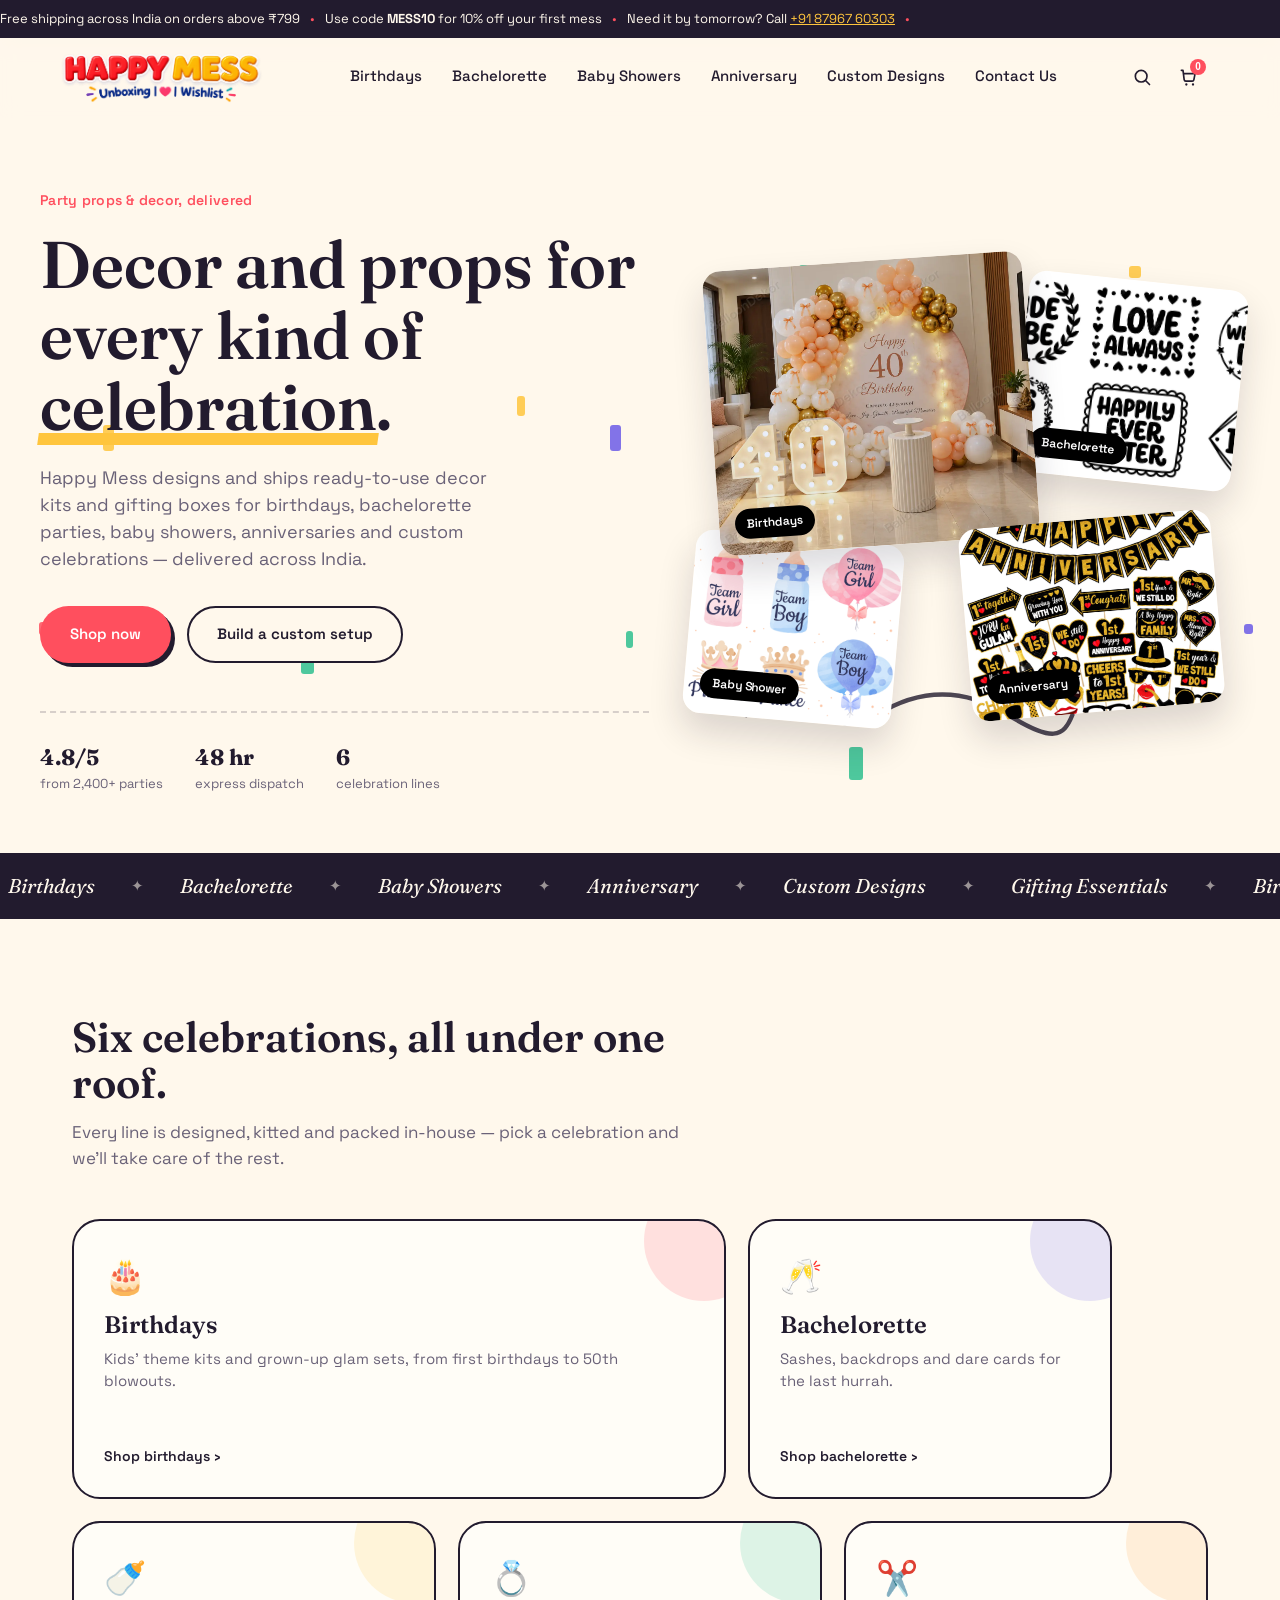
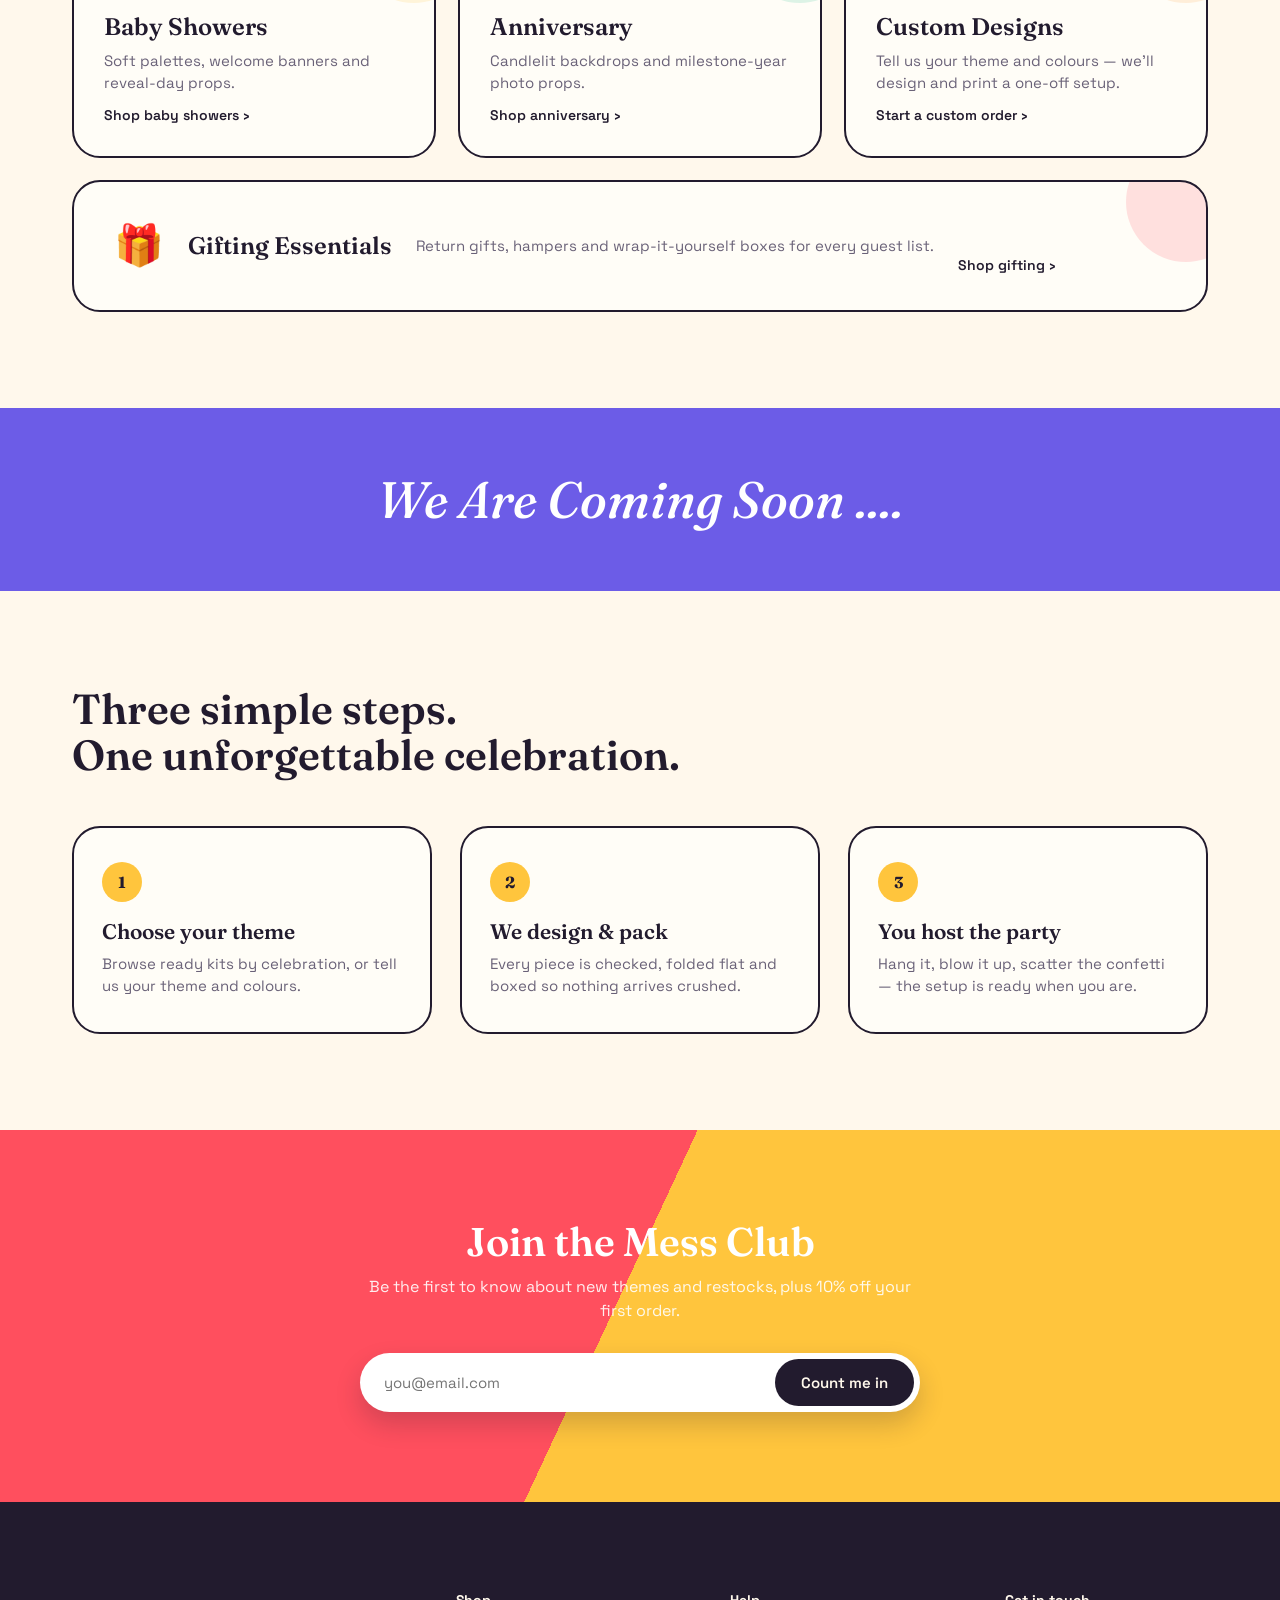
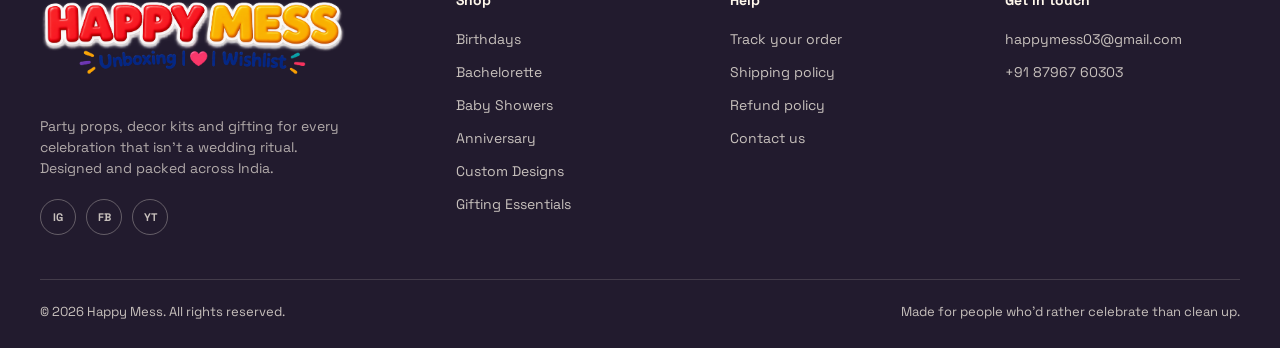
==== HappyMess/index.html @ f7d83b7d "Initial commit" ====
<!DOCTYPE html>
<html lang="en">
<head>
<meta charset="UTF-8">
<meta name="viewport" content="width=device-width, initial-scale=1.0">
<title>Happy Mess — Party Props, Decor &amp; Gifting for Every Celebration</title>
<meta name="description" content="Happy Mess makes party decor for birthdays, bachelorettes, baby showers, anniversaries, custom setups and gifting. Vivid kits, delivered across India.">

<link rel="preconnect" href="https://fonts.googleapis.com">
<link rel="preconnect" href="https://fonts.gstatic.com" crossorigin>
<link href="https://fonts.googleapis.com/css2?family=Fraunces:ital,opsz,wght@0,9..144,300;0,9..144,500;0,9..144,600;0,9..144,700;0,9..144,900;1,9..144,500;1,9..144,600&family=Space+Grotesk:wght@400;500;600;700&display=swap" rel="stylesheet">

<link rel="stylesheet" href="style.css">  
</head>
<body>

<!-- ============ ANNOUNCEMENT BAR ============ -->
<div class="topbar">
  <div class="topbar__track"> 
    <span>Free shipping across India on orders above ₹799</span>
    <span class="dot">•</span>
    <span>Use code <strong>MESS10</strong> for 10% off your first mess</span>
    <span class="dot">•</span>
    <span>Need it by tomorrow? Call <a href="tel:+918796760303">+91 87967 60303</a></span>
    <span class="dot">•</span>
  </div>
</div>

<!-- ============ HEADER / NAV ============ --> 
<header class="site-header" id="siteHeader">
  <div class="nav-wrap">
    <img src="Logo-Navbar.png" alt="Happy Mess">   
    <!-- .nav-wrap img[src*="Logo-Navbar"] {   added this in style.css for the Happy Mess Logo  -->
      <!-- Swap this for your logo file, e.g. <img src="assets/logo.svg" alt="Happy Mess"> -->
      <!-- <span class="logo__mark">HM</span>
      <span class="logo__word">Happy<em>Mess</em></span> -->
    </a>

    <nav class="main-nav" id="mainNav">
      <a href="#birthdays">Birthdays</a>
      <a href="#bachelorette">Bachelorette</a>
      <a href="#babyshower">Baby Showers</a>
      <a href="#anniversary">Anniversary</a>
      <a href="#custom">Custom Designs</a>
      <a href="contact.html">Contact Us</a>
    </nav>

    <div class="nav-actions">
      <button class="icon-btn" aria-label="Search">
        <svg viewBox="0 0 24 24" width="20" height="20"><circle cx="11" cy="11" r="7" fill="none" stroke="currentColor" stroke-width="2"/><line x1="21" y1="21" x2="16.2" y2="16.2" stroke="currentColor" stroke-width="2" stroke-linecap="round"/></svg>
      </button>
      <button class="icon-btn" aria-label="Cart">
        <svg viewBox="0 0 24 24" width="20" height="20"><path d="M4 4h2l1.4 11.2a2 2 0 0 0 2 1.8h7.6a2 2 0 0 0 2-1.6L20.5 8H7" fill="none" stroke="currentColor" stroke-width="2" stroke-linecap="round" stroke-linejoin="round"/><circle cx="10" cy="21" r="1.4" fill="currentColor"/><circle cx="18" cy="21" r="1.4" fill="currentColor"/></svg>
        <span class="cart-count">0</span>
      </button>
      <button class="hamburger" id="hamburger" aria-label="Open menu" aria-expanded="false">
        <span></span><span></span><span></span>
      </button>
    </div>
  </div>
</header>

<!-- ============ HERO ============ -->
<section class="hero">
  <div class="hero__confetti" aria-hidden="true" id="confettiField"></div>

  <div class="hero__inner">
    <div class="hero__copy">
      <p class="hero__kicker">Party props &amp; decor, delivered</p>
      <h1 class="hero__title">
        Decor and props for every kind of <span class="ink-underline">celebration</span>.
      </h1>
      <p class="hero__sub">
        Happy Mess designs and ships ready-to-use decor kits and gifting boxes for birthdays, bachelorette parties, baby showers, anniversaries and custom celebrations — delivered across India.
      </p>
      <div class="hero__ctas">
        <a href="#birthdays" class="btn btn--primary">Shop now</a>
        <a href="#custom" class="btn btn--ghost">Build a custom setup</a>
      </div>
      <div class="hero__trust">
        <div class="trust-item"><strong>4.8/5</strong><span>from 2,400+ parties</span></div>
        <div class="trust-item"><strong>48 hr</strong><span>express dispatch</span></div>
        <div class="trust-item"><strong>6</strong><span>celebration lines</span></div>
      </div>
    </div>

    <div class="hero__collage" aria-hidden="true">

  <div class="tile tile--1">
    <img src="birthdays.webp" alt="">
    <span class="tile__tag">Birthdays</span>
  </div>

  <div class="tile tile--2">
    <img src="bachelorette.jpg" alt="">
    <span class="tile__tag">Bachelorette</span>
  </div>

  <div class="tile tile--3">
    <img src="baby-shower.jpg" alt="">
    <span class="tile__tag">Baby Shower</span>
  </div>

  <div class="tile tile--4">
    <img src="anniversary.jpg" alt="">
    <span class="tile__tag">Anniversary</span>
  </div>

  <div class="squiggle" aria-hidden="true">
    <svg viewBox="0 0 300 60" width="100%">
      <path d="M2 30 C 40 5, 80 55, 120 30 S 200 5, 240 30 S 290 50 298 30"
        fill="none"
        stroke="#221B2E"
        stroke-width="4"
        stroke-linecap="round"/>
    </svg>
  </div>

</div>
  </div>
</section>

<!-- ============ MARQUEE ============ -->
<div class="marquee" aria-hidden="true">
  <div class="marquee__track">
    <span class="marquee__group">
      <span class="marquee__item">Birthdays</span><span class="marquee__sep">✦</span>
      <span class="marquee__item">Bachelorette</span><span class="marquee__sep">✦</span>
      <span class="marquee__item">Baby Showers</span><span class="marquee__sep">✦</span>
      <span class="marquee__item">Anniversary</span><span class="marquee__sep">✦</span>
      <span class="marquee__item">Custom Designs</span><span class="marquee__sep">✦</span>
      <span class="marquee__item">Gifting Essentials</span><span class="marquee__sep">✦</span>
    </span>
    <span class="marquee__group">
      <span class="marquee__item">Birthdays</span><span class="marquee__sep">✦</span>
      <span class="marquee__item">Bachelorette</span><span class="marquee__sep">✦</span>
      <span class="marquee__item">Baby Showers</span><span class="marquee__sep">✦</span>
      <span class="marquee__item">Anniversary</span><span class="marquee__sep">✦</span>
      <span class="marquee__item">Custom Designs</span><span class="marquee__sep">✦</span>
      <span class="marquee__item">Gifting Essentials</span><span class="marquee__sep">✦</span>
    </span>
  </div>
</div>

<!-- ============ CATEGORY BENTO ============ -->
<section class="section categories" id="categories">
  <div class="section__head reveal">
    <h2>Six celebrations, all under one roof.</h2>
    <p>Every line is designed, kitted and packed in-house — pick a celebration and we'll take care of the rest.</p>
  </div>

  <div class="bento">
    <a href="#birthdays" id="birthdays" class="bento__card bento__card--lg reveal" style="--accent:#FF4F5E">
      <div class="bento__glyph">🎂</div>
      <h3>Birthdays</h3>
      <p>Kids' theme kits and grown-up glam sets, from first birthdays to 50th blowouts.</p>
      <span class="bento__link">Shop birthdays</span>
    </a>

    <a href="#bachelorette" id="bachelorette" class="bento__card reveal" style="--accent:#6C5CE7">
      <div class="bento__glyph">🥂</div>
      <h3>Bachelorette</h3>
      <p>Sashes, backdrops and dare cards for the last hurrah.</p>
      <span class="bento__link">Shop bachelorette</span>
    </a>

    <a href="#babyshower" id="babyshower" class="bento__card reveal" style="--accent:#FFC53D">
      <div class="bento__glyph">🍼</div>
      <h3>Baby Showers</h3>
      <p>Soft palettes, welcome banners and reveal-day props.</p>
      <span class="bento__link">Shop baby showers</span>
    </a>

    <a href="#anniversary" id="anniversary" class="bento__card reveal" style="--accent:#2FBF8F">
      <div class="bento__glyph">💍</div>
      <h3>Anniversary</h3>
      <p>Candlelit backdrops and milestone-year photo props.</p>
      <span class="bento__link">Shop anniversary</span>
    </a>

    <a href="#custom" id="custom" class="bento__card reveal" style="--accent:#FF9F43">
      <div class="bento__glyph">✂️</div>
      <h3>Custom Designs</h3>
      <p>Tell us your theme and colours — we'll design and print a one-off setup.</p>
      <span class="bento__link">Start a custom order</span>
    </a>

    <a href="#gifting" id="gifting" class="bento__card bento__card--wide reveal" style="--accent:#FF4F5E">
      <div class="bento__glyph">🎁</div>
      <h3>Gifting Essentials</h3>
      <p>Return gifts, hampers and wrap-it-yourself boxes for every guest list.</p>
      <span class="bento__link">Shop gifting</span>
    </a>
  </div>
</section>

<!-- ============ COMING SOON BANNER ============ -->
<section class="coming-soon reveal">
  <h2>We Are Coming Soon ....</h2>
</section>

<!-- ============ HOW IT WORKS ============ -->
<section class="section how" id="how">
  <div class="section__head reveal">
    <h2>Three simple steps. <br> One unforgettable celebration.</h2>
  </div> 

  <ol class="steps">
    <li class="step reveal">
      <span class="step__no">1</span>
      <h3>Choose your theme</h3>
      <p>Browse ready kits by celebration, or tell us your theme and colours.</p>
    </li>
    <li class="step reveal">
      <span class="step__no">2</span>
      <h3>We design &amp; pack</h3>
      <p>Every piece is checked, folded flat and boxed so nothing arrives crushed.</p>
    </li>
    <li class="step reveal">
      <span class="step__no">3</span>
      <h3>You host the party</h3>
      <p>Hang it, blow it up, scatter the confetti — the setup is ready when you are.</p>
    </li>
  </ol>
</section>

<!-- ============ TESTIMONIAL PINBOARD ============ -->
<!-- <section class="section pinboard">
  <div class="section__head reveal">
    <h2>Real parties, real mess</h2>
  </div>

  <div class="pin-row reveal">
    <figure class="pin pin--1">
      <blockquote>"Ordered the bachelorette kit two days before the trip and it still made it. Everyone thought we hired a stylist."</blockquote>
      <figcaption>— Ritika, Bengaluru</figcaption>
    </figure>
    <figure class="pin pin--2">
      <blockquote>"My son's dino theme looked like something off Pinterest. It took us 40 minutes to set up."</blockquote>
      <figcaption>— Arjun, Pune</figcaption>
    </figure>
    <figure class="pin pin--3">
      <blockquote>"Asked for a custom rose-gold anniversary backdrop and they nailed our exact shade on the first try."</blockquote>
      <figcaption>— Meera &amp; Dev, Delhi</figcaption>
    </figure>
    <figure class="pin pin--4">
      <blockquote>"The return gift boxes were a hit with 30 six-year-olds, which is basically a five-star review."</blockquote>
      <figcaption>— Sana, Mumbai</figcaption>
    </figure>
  </div>
</section> -->

<!-- ============ NEWSLETTER CTA ============ -->
<section class="mess-club">
  <div class="mess-club__inner reveal">
    <h2>Join the Mess Club</h2>
    <p>Be the first to know about new themes and restocks, plus 10% off your first order.</p>
    <form class="mess-club__form" onsubmit="event.preventDefault();">
      <input type="email" placeholder="you@email.com" aria-label="Email address" required>
      <button type="submit" class="btn btn--dark">Count me in</button>
    </form>
  </div>
</section>

<!-- ============ FOOTER ============ -->
<footer class="site-footer">
  <div class="footer__top">
    <div class="footer__brand">
    <img src="Logo-Navbar.png" alt="Happy Mess"> 
      </a>
      <p>Party props, decor kits and gifting for every celebration that isn't a wedding ritual. Designed and packed across India.</p>
      <div class="footer__social">
        <a href="#" aria-label="Instagram">IG</a>
        <a href="#" aria-label="Facebook">FB</a>
        <a href="#" aria-label="YouTube">YT</a>
      </div>
    </div>

    <div class="footer__col">
      <h4>Shop</h4>
      <a href="#birthdays">Birthdays</a>
      <a href="#bachelorette">Bachelorette</a>
      <a href="#babyshower">Baby Showers</a>
      <a href="#anniversary">Anniversary</a>
      <a href="#custom">Custom Designs</a>
      <a href="#gifting">Gifting Essentials</a>
    </div>

    <div class="footer__col">
      <h4>Help</h4>
      <a href="#">Track your order</a>
      <a href="#">Shipping policy</a>
      <a href="#">Refund policy</a>
      <a href="contact.html">Contact us</a>
    </div>

    <div class="footer__col">
      <h4>Get in touch</h4>
      <a href="mailto:happymess03@gmail.com">happymess03@gmail.com</a>
      <a href="tel:+918796760303">+91 87967 60303</a>
    </div>
  </div>

  <div class="footer__bottom">
    <span>© 2026 Happy Mess. All rights reserved.</span>
    <span>Made for people who'd rather celebrate than clean up.</span>
  </div>
</footer>

<script src="script.js"></script>
</body>
</html>
---- HappyMess/style.css ----
/* ============================================
   HAPPY MESS — design tokens
   ============================================ */
:root {
  --paper: #FFF8EC;
  --card: #FFFDF7;
  --ink: #221B2E;
  --ink-soft: #6a6278;
  --coral: #FF4F5E;
  --mustard: #FFC53D;
  --violet: #6C5CE7;
  --mint: #2FBF8F;
  --orange: #FF9F43;

  --font-display: "Fraunces", serif;
  --font-body: "Space Grotesk", sans-serif;

  --radius-lg: 28px;
  --radius-md: 18px;
  --radius-sm: 10px;

  --container: 1200px;
  --header-h: 78px;
}

@media (prefers-reduced-motion: reduce) {
  * { animation-duration: 0.001ms !important; animation-iteration-count: 1 !important; transition-duration: 0.001ms !important; scroll-behavior: auto !important; }
}

* { box-sizing: border-box; }
html { scroll-behavior: smooth; }

body {
  margin: 0;
  background: var(--paper);
  color: var(--ink);
  font-family: var(--font-body);
  font-size: 16px;
  line-height: 1.5;
  -webkit-font-smoothing: antialiased;
}

img { max-width: 100%; display: block; }
a { color: inherit; text-decoration: none; }

h1, h2, h3 {
  font-family: var(--font-display);
  font-weight: 600;
  line-height: 1.08;
  margin: 0;
}

p { margin: 0; color: var(--ink-soft); }

:focus-visible {
  outline: 3px solid var(--violet);
  outline-offset: 3px;
}

.section {
  max-width: var(--container);
  margin: 0 auto;
  padding: 96px 32px;
}

.section__head {
  max-width: 620px;
  margin-bottom: 48px;
}

.section__head h2 {
  font-size: clamp(28px, 3.6vw, 42px);
  margin-bottom: 14px;
}

.section__head p { font-size: 17px; }

.btn {
  display: inline-flex;
  align-items: center;
  gap: 8px;
  padding: 15px 28px;
  border-radius: 999px;
  font-family: var(--font-body);
  font-weight: 600;
  font-size: 15px;
  border: 2px solid transparent;
  cursor: pointer;
  transition: transform .25s cubic-bezier(.34,1.56,.64,1), box-shadow .25s ease, background .25s ease;
}
.btn--primary {
  background: var(--coral);
  color: #fff;
  box-shadow: 4px 4px 0 var(--ink);
}
.btn--primary:hover { transform: translate(-2px, -2px); box-shadow: 6px 6px 0 var(--ink); }
.btn--ghost {
  background: transparent;
  border-color: var(--ink);
  color: var(--ink);
}
.btn--ghost:hover { background: var(--ink); color: var(--paper); }
.btn--dark {
  background: var(--ink);
  color: var(--paper);
}
.btn--dark:hover { background: var(--coral); }

/* ============================================
   TOPBAR
   ============================================ */
.topbar {
  background: var(--ink);
  color: var(--paper);
  font-size: 13px;
  overflow: hidden;
  white-space: nowrap;
}
.topbar__track {
  display: inline-flex;
  gap: 10px;
  padding: 9px 0;
  animation: scroll-left 22s linear infinite;
}
.topbar a { color: var(--mustard); text-decoration: underline; }
.topbar .dot { color: var(--coral); }

@keyframes scroll-left {
  from { transform: translateX(0); }
  to { transform: translateX(-50%); }
}

/* ============================================
   HEADER
   ============================================ */
.site-header {
  position: sticky;
  top: 0;
  z-index: 100;
  background: rgba(255, 248, 236, 0.88);
  backdrop-filter: blur(10px);
  border-bottom: 2px solid transparent;
  transition: border-color .3s ease, box-shadow .3s ease;
}
.site-header.is-scrolled {
  border-color: var(--ink);
  box-shadow: 0 6px 18px rgba(34,27,46,0.06);
}

.nav-wrap {
  max-width: var(--container);
  margin: 0 auto;
  height: var(--header-h);
  padding: 0 32px;
  display: flex;
  align-items: center;
  justify-content: space-between;
  gap: 24px;
} 

/* Target the logo image specifically inside your navbar wrapper */
.nav-wrap img[src*="Logo-Navbar.png"] {
  height: 85px !important;
  width: auto !important;
  max-width: none !important;
  display: block;
  margin-left: -35px;
} 



.logo {
  display: inline-flex;
  align-items: center;
  gap: 10px;
  flex-shrink: 0;
}
.logo__mark {
  width: 42px;
  height: 42px;
  border-radius: 12px;
  background: var(--coral);
  color: #fff;
  display: grid;
  place-items: center;
  font-family: var(--font-display);
  font-weight: 700;
  font-size: 16px;
  transform: rotate(-6deg);
}
.logo__word {
  font-family: var(--font-display);
  font-size: 21px;
  font-weight: 600;
  color: var(--ink);
}
.logo__word em { color: var(--coral); font-style: normal; }

.main-nav {
  display: flex;
  gap: 30px;
  font-size: 15px;
  font-weight: 500;
}
.main-nav a {
  position: relative;
  padding: 6px 0;
}
.main-nav a::after {
  content: "";
  position: absolute;
  left: 0; right: 100%;
  bottom: 0;
  height: 2px;
  background: var(--coral);
  transition: right .25s ease;
}
.main-nav a:hover::after { right: 0; }

.nav-actions {
  display: flex;
  align-items: center;
  gap: 6px;
}
.icon-btn {
  position: relative;
  width: 40px;
  height: 40px;
  border-radius: 50%;
  border: none;
  background: transparent;
  color: var(--ink);
  display: grid;
  place-items: center;
  cursor: pointer;
  transition: background .2s ease;
}
.icon-btn:hover { background: rgba(34,27,46,0.06); }
.cart-count {
  position: absolute;
  top: 2px; right: 2px;
  background: var(--coral);
  color: #fff;
  font-size: 10px;
  font-weight: 700;
  width: 16px; height: 16px;
  border-radius: 50%;
  display: grid;
  place-items: center;
}

.hamburger {
  display: none;
  flex-direction: column;
  justify-content: center;
  gap: 5px;
  width: 40px;
  height: 40px;
  background: none;
  border: none;
  cursor: pointer;
}
.hamburger span {
  width: 22px;
  height: 2px;
  background: var(--ink);
  transition: transform .25s ease, opacity .25s ease;
}

/* ============================================
   HERO
   ============================================ */
.hero {
  position: relative;
  overflow: hidden;
  padding: 72px 32px 60px;
}

.hero__confetti {
  position: absolute;
  inset: 0;
  pointer-events: none;
  z-index: 0;
}
.confetti-piece {
  position: absolute;
  border-radius: 3px;
  opacity: .85;
  animation: float-confetti linear infinite;
}
@keyframes float-confetti {
  0%   { transform: translateY(0) rotate(0deg); }
  100% { transform: translateY(-140px) rotate(360deg); }
}

.hero__inner {
  position: relative;
  z-index: 1;
  max-width: var(--container);
  margin: 0 auto;
  display: grid;
  grid-template-columns: 1.05fr 0.95fr;
  gap: 40px;
  align-items: center;
}

.hero__kicker {
  font-size: 14px;
  font-weight: 600;
  letter-spacing: .02em;
  color: var(--coral);
  margin-bottom: 18px;
}

.hero__title {
  font-size: clamp(38px, 5.6vw, 66px);
  color: var(--ink);
}
.ink-underline {
  position: relative;
  white-space: nowrap;
}
.ink-underline::after {
  content: "";
  position: absolute;
  left: -2px; right: -2px; bottom: 2px;
  height: 12px;
  background: var(--mustard);
  z-index: -1;
  transform: skewX(-8deg);
}

.hero__sub {
  margin-top: 22px;
  font-size: 18px;
  max-width: 480px;
}

.hero__ctas {
  display: flex;
  gap: 16px;
  margin-top: 34px;
  flex-wrap: wrap;
}

.hero__trust {
  display: flex;
  gap: 32px;
  margin-top: 48px;
  padding-top: 28px;
  border-top: 2px dashed rgba(34,27,46,0.18);
}
.trust-item { display: flex; flex-direction: column; }
.trust-item strong { font-family: var(--font-display); font-size: 22px; }
.trust-item span { font-size: 13px; color: var(--ink-soft); }

.hero__collage {
  position: relative;
  height: 460px;
}
.tile {
  position: absolute;
  border-radius: var(--radius-md);
  box-shadow: 0 18px 34px rgba(34,27,46,0.16);
  display: flex;
  align-items: flex-end;
  padding: 16px;
  transition: transform .35s ease; 
}
.tile img {
  position: absolute;
  inset: 0;
  width: 100%;
  height: 100%;
  object-fit: cover;
  border-radius: inherit;
  z-index: 0;
}

.tile__tag {
  position: relative;
  z-index: 2;
} 

.tile:hover { transform: translateY(-6px) rotate(0deg) !important; }
.tile__tag {
  background: rgb(0, 0, 0);
  color: #ffffff;
  font-size: 12px;
  font-weight: 600;
  padding: 6px 12px;
  border-radius: 999px;
}
.tile--1 {
  width: 58%; height: 62%;
  top: 0; left: 4%;
  transform: rotate(-4deg);
  z-index: 2;
}
.tile--2 {
  width: 40%; height: 44%;
  top: 4%; right: 0;
  transform: rotate(6deg);
  z-index: 1;
}
.tile--3 {
  width: 38%; height: 40%;
  bottom: 0; left: 0;
  transform: rotate(5deg);
  z-index: 1;
}
.tile--4 {
  width: 46%; height: 42%;
  bottom: 2%; right: 4%;
  transform: rotate(-5deg);
  z-index: 2;
}
.squiggle {
  position: absolute;
  bottom: -34px;
  left: 10%;
  width: 60%;
  opacity: .8;
}

/* ============================================
   MARQUEE
   ============================================ */
.marquee {
  background: var(--ink);
  color: var(--paper);
  overflow: hidden;
  padding: 16px 0;
  white-space: nowrap;
  border-top: 2px solid var(--ink);
  border-bottom: 2px solid var(--ink);
}
.marquee__track {
  display: inline-flex;
  animation: scroll-left 34s linear infinite;
}
.marquee__group {
  display: inline-flex;
  align-items: center;
  flex-shrink: 0;
}
.marquee__item {
  font-family: var(--font-display);
  font-style: italic;
  font-size: 20px;
  padding: 0 8px;
}
.marquee__sep {
  font-size: 15px;
  opacity: .55;
  padding: 0 28px;
}

/* ============================================
   BENTO CATEGORIES
   ============================================ */
.bento {
  display: grid;
  grid-template-columns: repeat(12, 1fr);
  gap: 22px;
}
.bento__card {
  --accent: var(--coral);
  grid-column: span 4;
  background: var(--card);
  border: 2px solid var(--ink);
  border-radius: var(--radius-lg);
  padding: 30px;
  display: flex;
  flex-direction: column;
  gap: 10px;
  min-height: 220px;
  position: relative;
  overflow: hidden;
  transition: transform .3s cubic-bezier(.34,1.56,.64,1), box-shadow .3s ease;
}
.bento__card::before {
  content: "";
  position: absolute;
  top: -40px; right: -40px;
  width: 120px; height: 120px;
  border-radius: 50%;
  background: var(--accent);
  opacity: .16;
}
.bento__card:hover {
  transform: translateY(-6px);
  box-shadow: 8px 8px 0 var(--ink);
}
.bento__card--lg { grid-column: span 7; min-height: 280px; }
.bento__card--wide { grid-column: span 12; flex-direction: row; align-items: center; gap: 24px; min-height: auto; padding: 34px 40px; }
.bento__card--wide h3, .bento__card--wide p { margin: 0; }
.bento__card--wide .bento__glyph { font-size: 40px; }

.bento__glyph {
  font-size: 34px;
  z-index: 1;
}
.bento__card h3 {
  font-size: 24px;
  z-index: 1;
}
.bento__card p {
  font-size: 15px;
  z-index: 1;
}
.bento__link {
  margin-top: auto;
  font-weight: 600;
  font-size: 14px;
  color: var(--ink);
  z-index: 1;
}
.bento__link::after { content: " ›"; }

/* ============================================
   COMING SOON BANNER
   ============================================ */
.coming-soon {
  background: var(--violet);
  color: #fff;
  text-align: center;
  padding: 64px 32px;
}
.coming-soon h2 {
  font-size: clamp(50px, 4vw, 66px);
  font-style: italic;
  font-weight: 500; 
}

/* ============================================
   HOW IT WORKS
   ============================================ */
.steps {
  list-style: none;
  margin: 0; padding: 0;
  display: grid;
  grid-template-columns: repeat(3, 1fr);
  gap: 28px;
}
.step {
  background: var(--card);
  border-radius: var(--radius-lg);
  padding: 34px 28px;
  border: 2px solid var(--ink);
}
.step__no {
  display: inline-flex;
  align-items: center;
  justify-content: center;
  width: 40px; height: 40px;
  border-radius: 50%;
  background: var(--mustard);
  color: var(--ink);
  font-family: var(--font-display);
  font-weight: 700;
  margin-bottom: 18px;
}
.step h3 { font-size: 21px; margin-bottom: 10px; }
.step p { font-size: 15px; }

/* ============================================
   PINBOARD / TESTIMONIALS
   ============================================ */
.pinboard { background: #FFF1DB; }
.pin-row {
  display: grid;
  grid-template-columns: repeat(4, 1fr);
  gap: 26px;
}
.pin {
  margin: 0;
  background: #fff;
  border-radius: var(--radius-sm);
  padding: 26px 22px;
  box-shadow: 0 14px 26px rgba(34,27,46,0.1);
}
.pin--1 { transform: rotate(-3deg); }
.pin--2 { transform: rotate(2deg); margin-top: 20px; }
.pin--3 { transform: rotate(-2deg); }
.pin--4 { transform: rotate(3deg); margin-top: 14px; }
.pin blockquote {
  margin: 0 0 16px;
  font-family: var(--font-display);
  font-size: 17px;
  font-style: italic;
  color: var(--ink);
}
.pin figcaption { font-size: 13px; color: var(--ink-soft); font-weight: 600; }

/* ============================================
   MESS CLUB CTA
   ============================================ */
.mess-club {
  background: linear-gradient(115deg, var(--coral) 0%, var(--coral) 48%, var(--mustard) 48%, var(--mustard) 100%);
  padding: 90px 32px;
}
.mess-club__inner {
  max-width: 560px;
  margin: 0 auto;
  text-align: center;
  color: #fff;
}
.mess-club h2 {
  font-size: clamp(28px, 3.4vw, 40px);
  margin-bottom: 12px;
}
.mess-club p { color: rgba(255,255,255,0.9); font-size: 16px; margin-bottom: 30px; }
.mess-club__form {
  display: flex;
  gap: 12px;
  background: #fff;
  padding: 6px;
  border-radius: 999px;
  box-shadow: 0 12px 26px rgba(34,27,46,0.2);
}
.mess-club__form input {
  flex: 1;
  border: none;
  background: transparent;
  padding: 12px 18px;
  font-family: var(--font-body);
  font-size: 15px;
  outline: none;
  color: var(--ink);
}
.mess-club__form .btn { padding: 12px 24px; }

/* ============================================
   CONTACT PAGE
   ============================================ */
.contact-hero {
  max-width: var(--container);
  margin: 0 auto;
  padding: 72px 32px 20px;
}
.contact-hero__inner { max-width: 560px; }
.contact-hero h1 {
  font-size: clamp(34px, 4.6vw, 52px);
  margin: 10px 0 16px;
}
.contact-hero__sub { font-size: 17px; }

.contact-body { padding-top: 40px; }
.contact-grid {
  display: grid;
  grid-template-columns: 0.85fr 1.15fr;
  gap: 48px;
  align-items: start;
}

.contact-info {
  background: var(--card);
  border: 2px solid var(--ink);
  border-radius: var(--radius-lg);
  padding: 34px;
}
.contact-info h2 { font-size: 24px; margin-bottom: 22px; }
.contact-list {
  list-style: none;
  margin: 0 0 26px;
  padding: 0;
  display: flex;
  flex-direction: column;
  gap: 18px;
}
.contact-list li {
  display: flex;
  flex-direction: column;
  gap: 2px;
  border-bottom: 1px dashed rgba(34,27,46,0.18);
  padding-bottom: 16px;
}
.contact-list li:last-child { border-bottom: none; padding-bottom: 0; }
.contact-list__label {
  font-size: 12px;
  font-weight: 600;
  color: var(--coral);
}
.contact-list a { font-weight: 600; }
.contact-info__social { margin-top: 4px; }
.contact-info__social a { color: var(--ink); border-color: rgba(34,27,46,0.3); }
.contact-info__social a:hover { background: var(--coral); border-color: var(--coral); color: #fff; }

.contact-form {
  background: var(--card);
  border: 2px solid var(--ink);
  border-radius: var(--radius-lg);
  padding: 34px;
  display: flex;
  flex-direction: column;
  gap: 18px;
}
.form-row {
  display: grid;
  grid-template-columns: 1fr 1fr;
  gap: 18px;
}
.contact-form label {
  display: flex;
  flex-direction: column;
  gap: 8px;
  font-size: 14px;
  font-weight: 600;
  color: var(--ink);
}
.contact-form .optional { font-weight: 400; color: var(--ink-soft); }
.contact-form input,
.contact-form select,
.contact-form textarea {
  font-family: var(--font-body);
  font-size: 15px;
  font-weight: 400;
  padding: 12px 14px;
  border-radius: var(--radius-sm);
  border: 2px solid rgba(34,27,46,0.25);
  background: var(--paper);
  color: var(--ink);
  resize: vertical;
}
.contact-form input:focus,
.contact-form select:focus,
.contact-form textarea:focus {
  border-color: var(--coral);
  outline: none;
}
.contact-form .btn { align-self: flex-start; }
.contact-form__success {
  color: var(--mint);
  font-weight: 600;
  font-size: 14px;
}

@media (max-width: 780px) {
  .contact-grid { grid-template-columns: 1fr; }
  .form-row { grid-template-columns: 1fr; }
}

/* ============================================
   FOOTER
   ============================================ */
.site-footer {
  background: var(--ink);
  color: rgba(255,248,236,0.75);
  padding: 70px 32px 26px;
}
.footer__top {
  max-width: var(--container);
  margin: 0 auto;
  display: grid;
  grid-template-columns: 1.6fr 1fr 1fr 1fr;
  gap: 40px;
  padding-bottom: 44px;
  border-bottom: 1px solid rgba(255,248,236,0.15);
}
.footer__brand p { color: rgba(255,248,236,0.65); font-size: 14px; margin: 16px 0 20px; max-width: 300px; }
.logo--footer .logo__word { color: var(--paper); }
.footer__social { display: flex; gap: 10px; }
.footer__social a {
  width: 36px; height: 36px;
  border: 1px solid rgba(255,248,236,0.3);
  border-radius: 50%;
  display: grid; place-items: center;
  font-size: 11px; font-weight: 700;
  transition: background .2s ease, border-color .2s ease;
}
.footer__social a:hover { background: var(--coral); border-color: var(--coral); }

.footer__col { display: flex; flex-direction: column; gap: 12px; }
.footer__col h4 {
  font-family: var(--font-body);
  color: var(--paper);
  font-size: 14px;
  margin-bottom: 6px;
}
.footer__col a { font-size: 14px; transition: color .2s ease; }
.footer__col a:hover { color: var(--mustard); }

.footer__bottom {
  max-width: var(--container);
  margin: 0 auto;
  display: flex;
  justify-content: space-between;
  padding-top: 22px;
  font-size: 13px;
  flex-wrap: wrap;
  gap: 8px;
} 

.footer__brand img {
  margin-left: -35px;
} 


/* ============================================
   SCROLL REVEAL (thematic: settles into place)
   ============================================ */
.reveal {
  opacity: 0;
  transform: translateY(28px) rotate(-1deg);
  transition: opacity .7s ease, transform .7s cubic-bezier(.2,.7,.2,1);
}
.reveal.is-visible {
  opacity: 1;
  transform: translateY(0) rotate(0deg);
}

/* ============================================
   RESPONSIVE
   ============================================ */
@media (max-width: 980px) {
  .hero__inner { grid-template-columns: 1fr; }
  .hero__collage { height: 360px; margin-top: 20px; }
  .bento__card--lg { grid-column: span 12; }
  .bento__card { grid-column: span 6; }
  .steps { grid-template-columns: 1fr; }
  .pin-row { grid-template-columns: repeat(2, 1fr); }
  .footer__top { grid-template-columns: 1fr 1fr; }
}

@media (max-width: 720px) {
  .main-nav { display: none; }
  .hamburger { display: flex; }
  .site-header.nav-open .main-nav {
    display: flex;
    flex-direction: column;
    position: absolute;
    top: var(--header-h);
    left: 0; right: 0;
    background: var(--paper);
    padding: 20px 32px 28px;
    gap: 18px;
    border-bottom: 2px solid var(--ink);
  }
  .bento__card { grid-column: span 12; }
  .bento__card--wide { flex-direction: column; align-items: flex-start; text-align: left; }
  .pin-row { grid-template-columns: 1fr; }
  .mess-club__form { flex-direction: column; border-radius: 20px; }
  .footer__top { grid-template-columns: 1fr; }
  .section { padding: 64px 20px; }
  .nav-wrap { padding: 0 20px; }
}
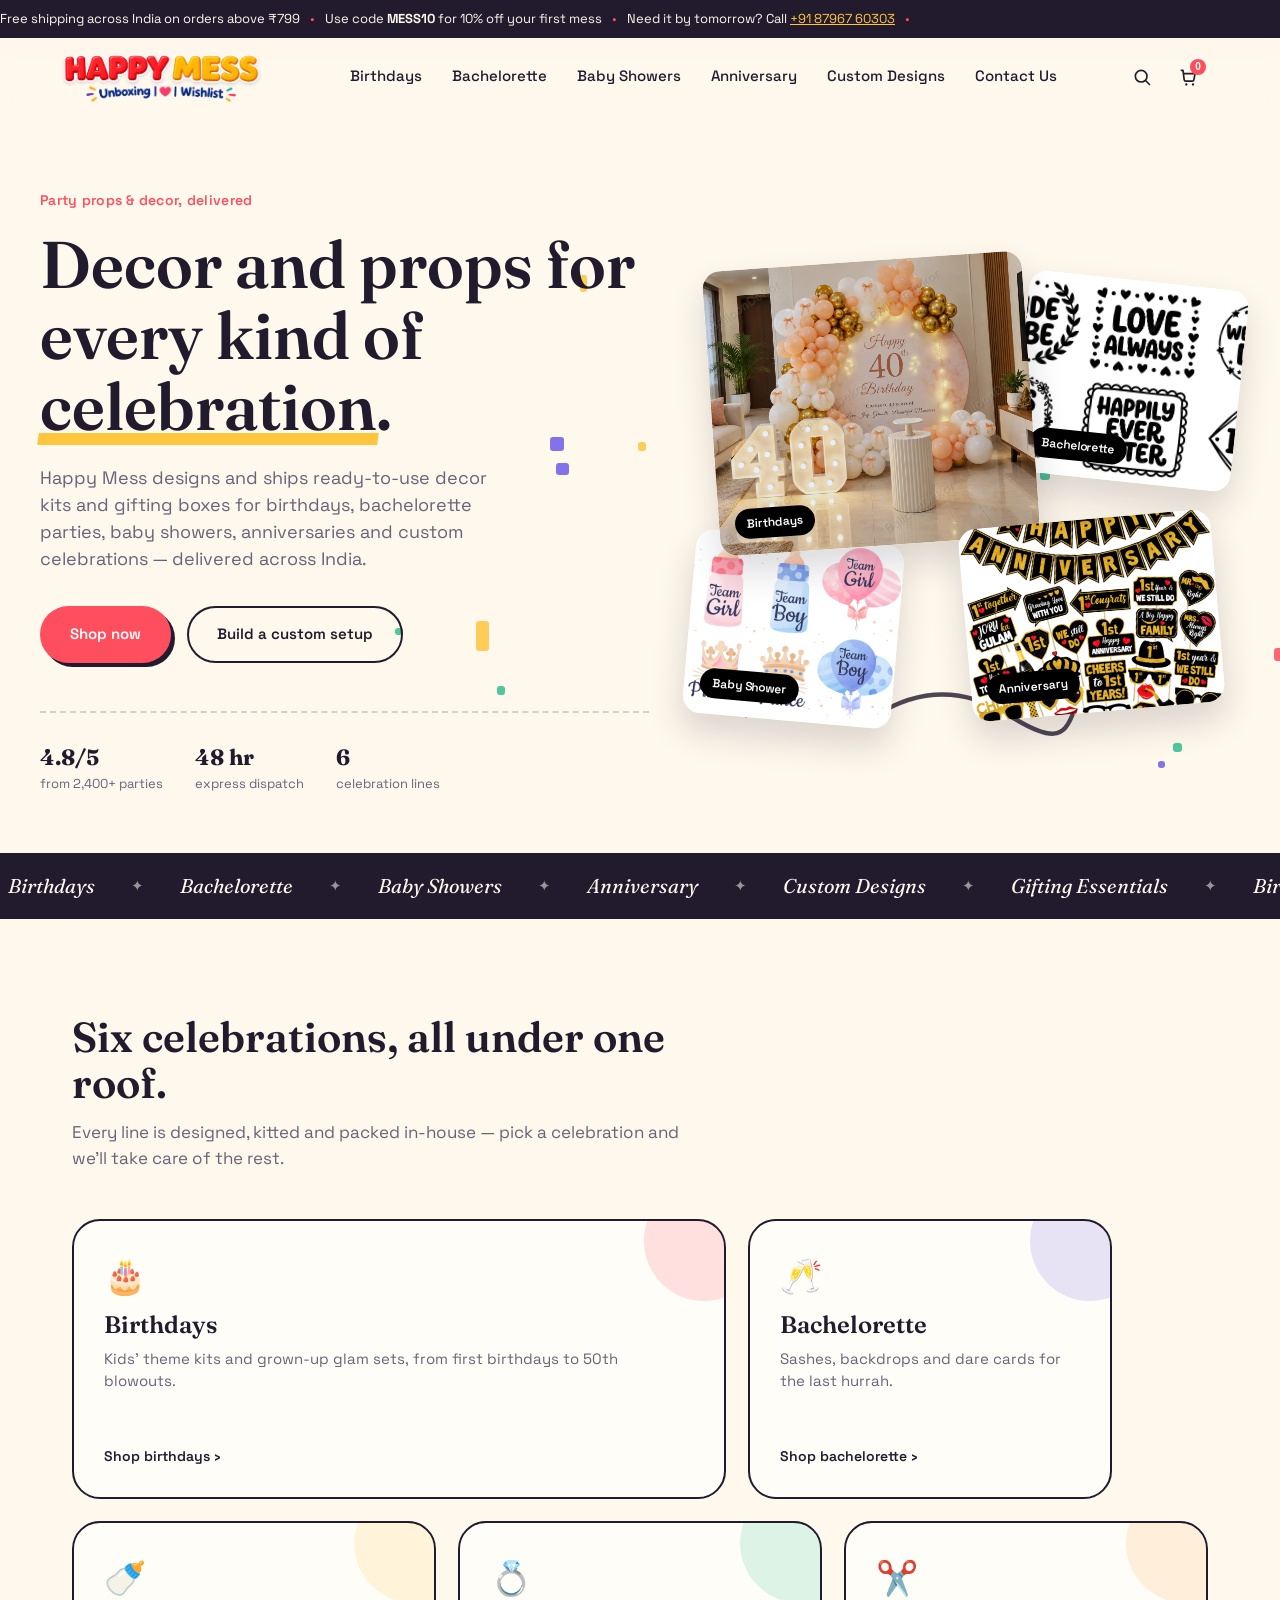
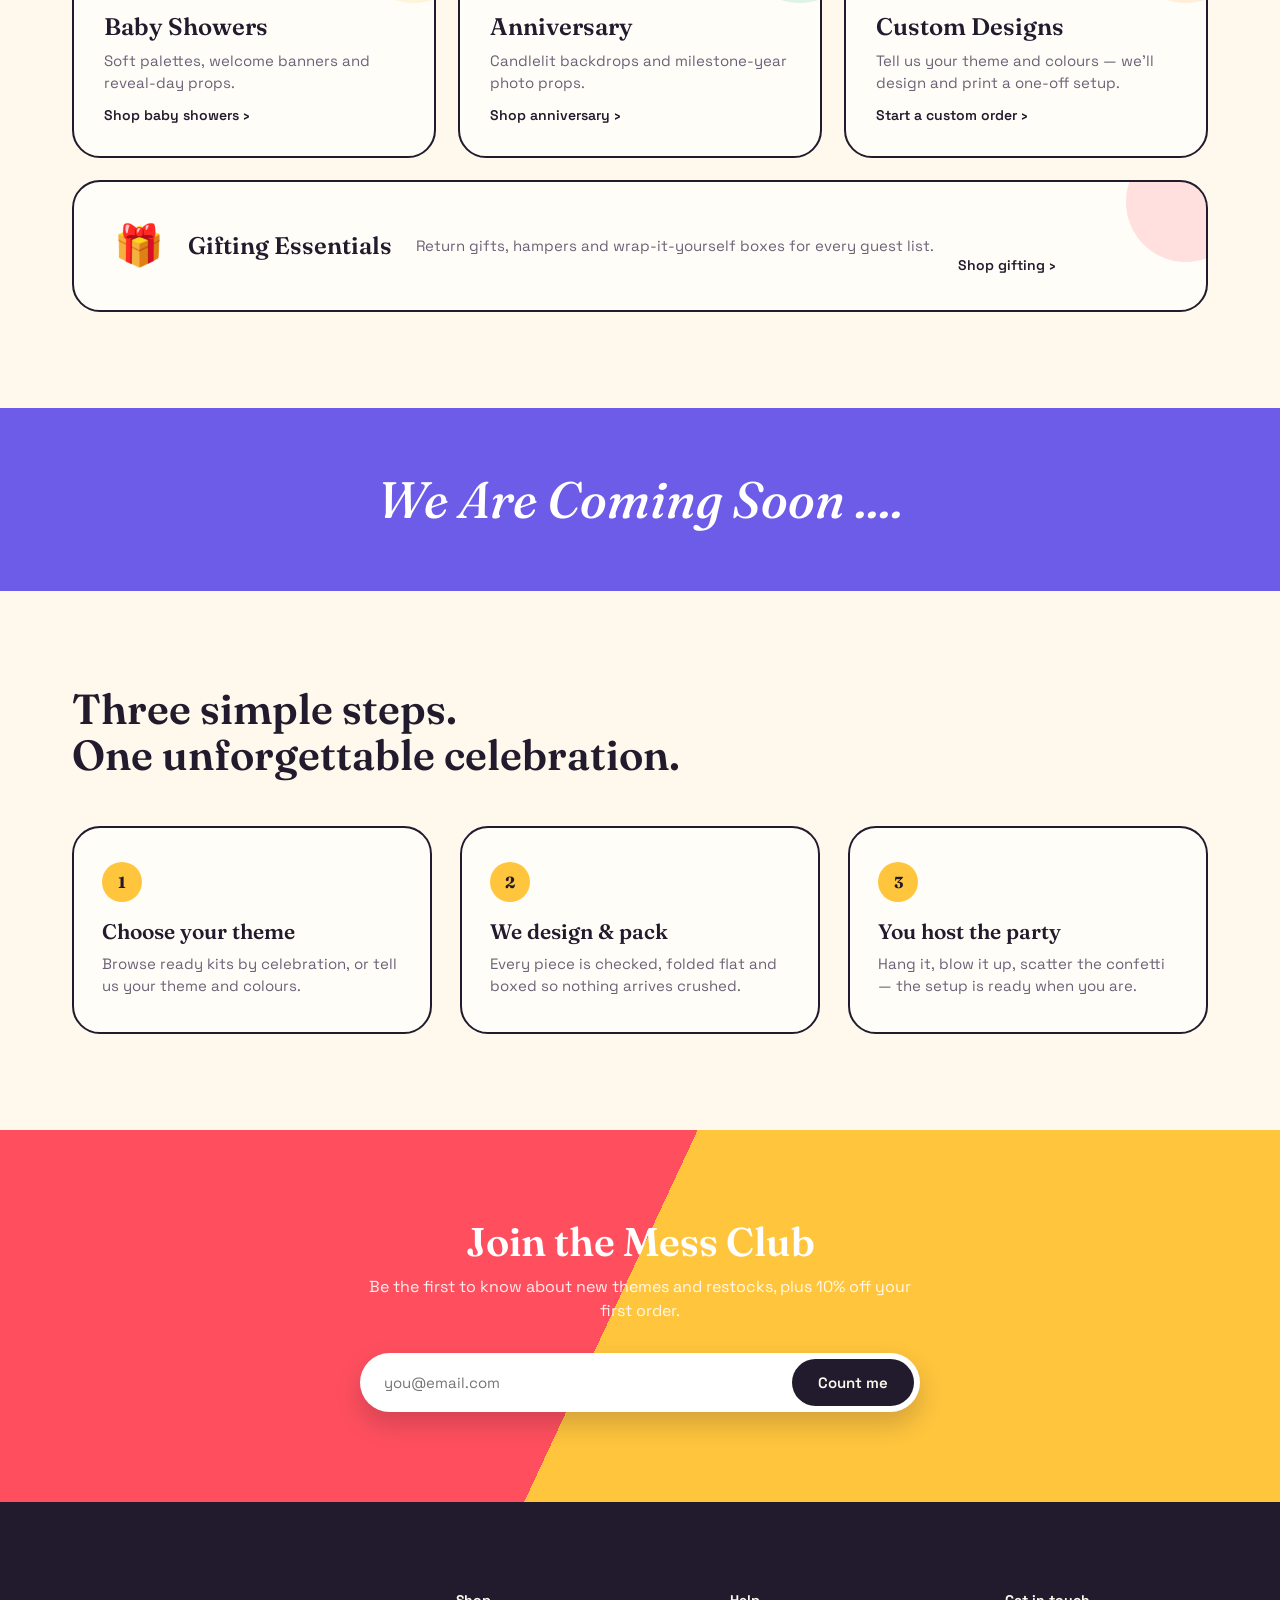
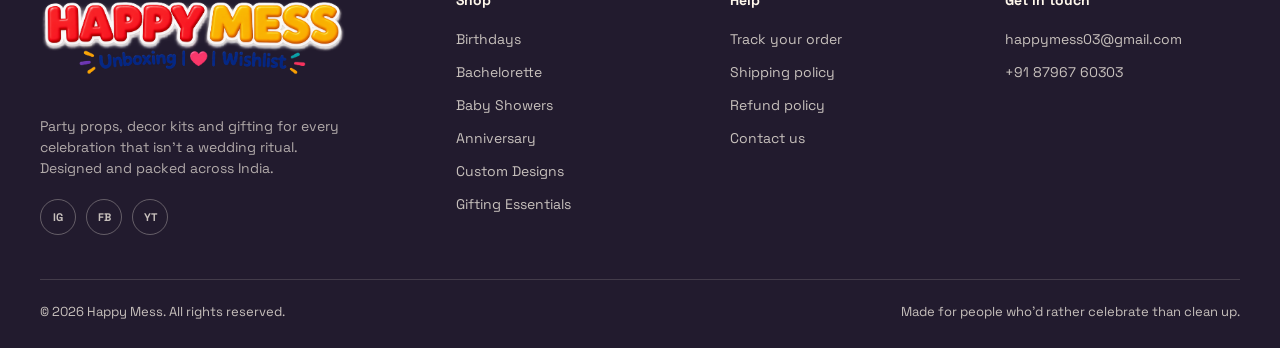
==== commit 3920f79f: "update website" ====
--- a/HappyMess/index.html
+++ b/HappyMess/index.html
@@ -257,7 +257,7 @@
     <p>Be the first to know about new themes and restocks, plus 10% off your first order.</p>
     <form class="mess-club__form" onsubmit="event.preventDefault();">
       <input type="email" placeholder="you@email.com" aria-label="Email address" required>
-      <button type="submit" class="btn btn--dark">Count me in</button>
+      <button type="submit" class="btn btn--dark">Count me</button>
     </form>
   </div>
 </section>
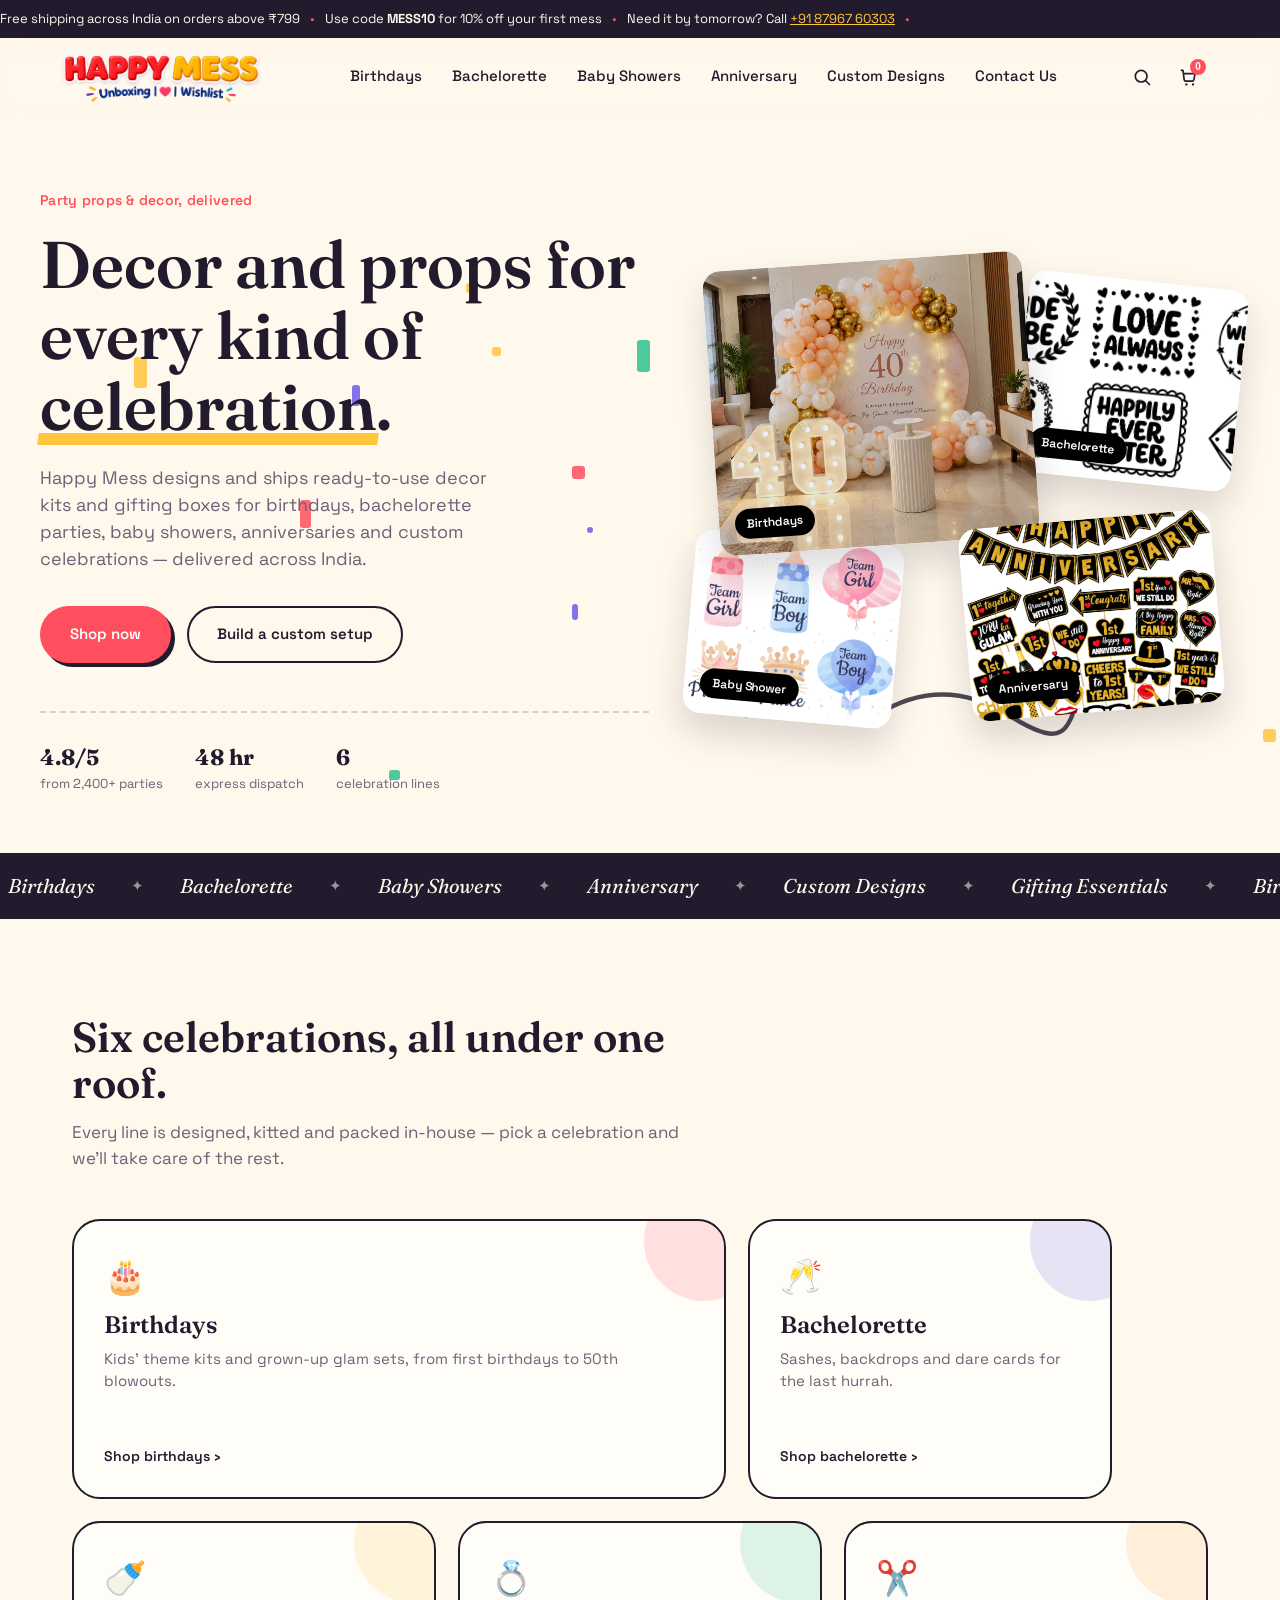
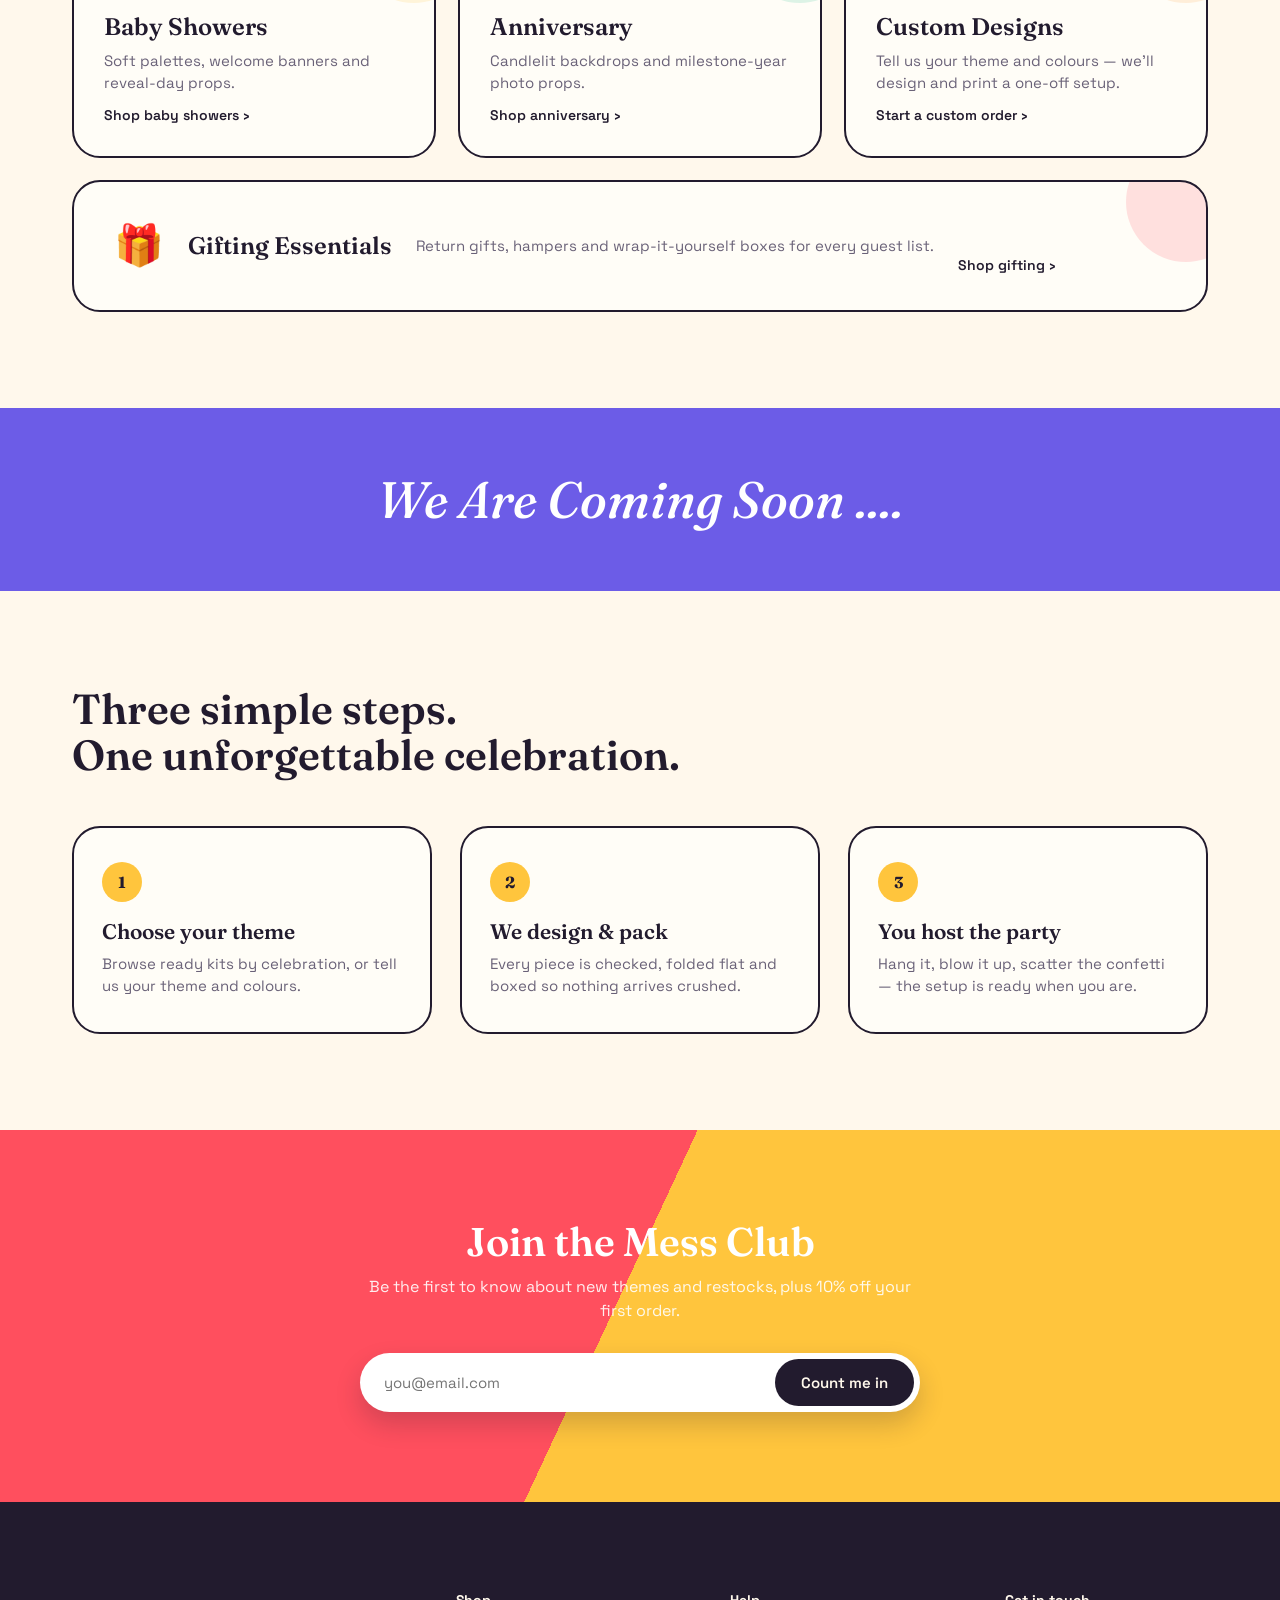
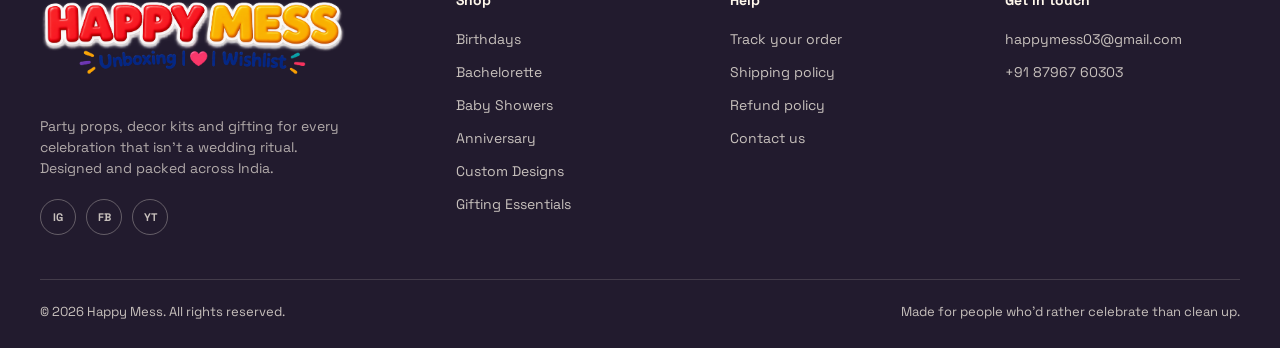
==== commit 286e1154: "Update website" ====
--- a/HappyMess/index.html
+++ b/HappyMess/index.html
@@ -257,7 +257,7 @@
     <p>Be the first to know about new themes and restocks, plus 10% off your first order.</p>
     <form class="mess-club__form" onsubmit="event.preventDefault();">
       <input type="email" placeholder="you@email.com" aria-label="Email address" required>
-      <button type="submit" class="btn btn--dark">Count me</button>
+      <button type="submit" class="btn btn--dark">Count me in</button>
     </form>
   </div>
 </section>
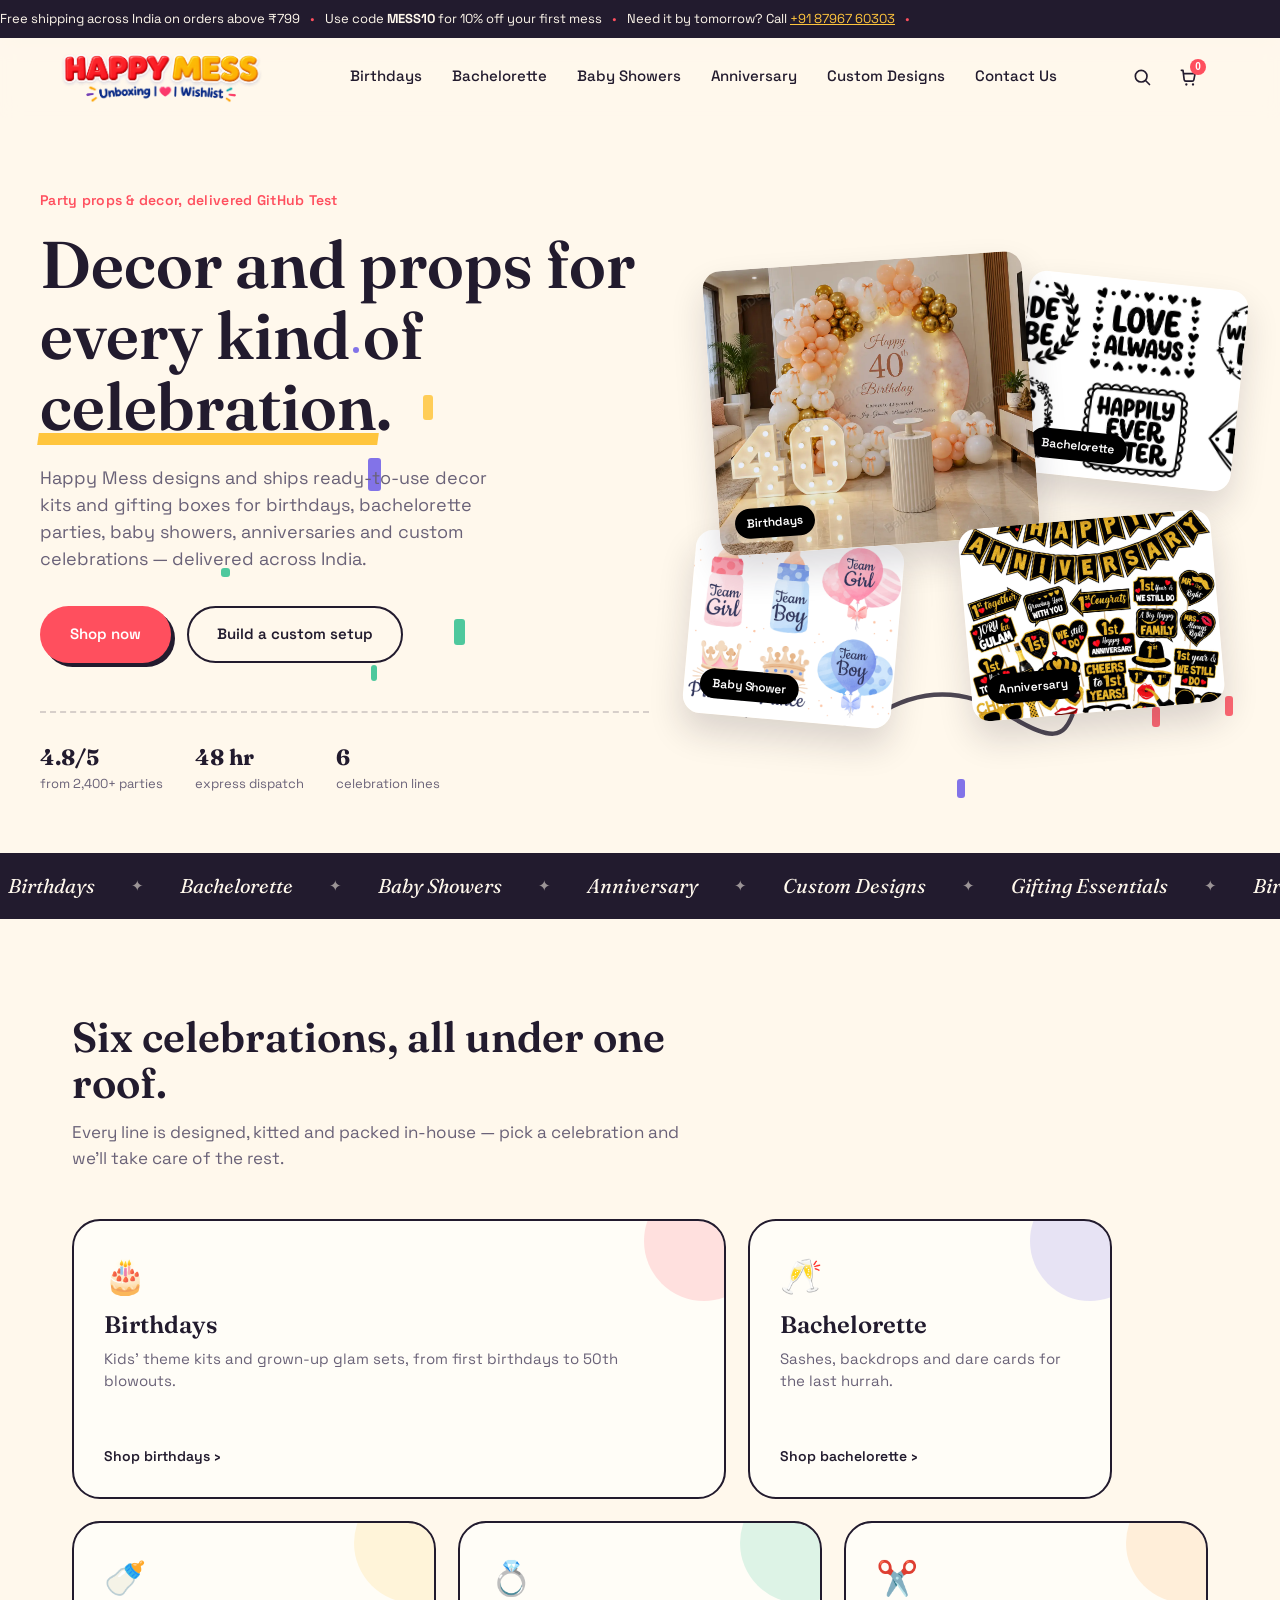
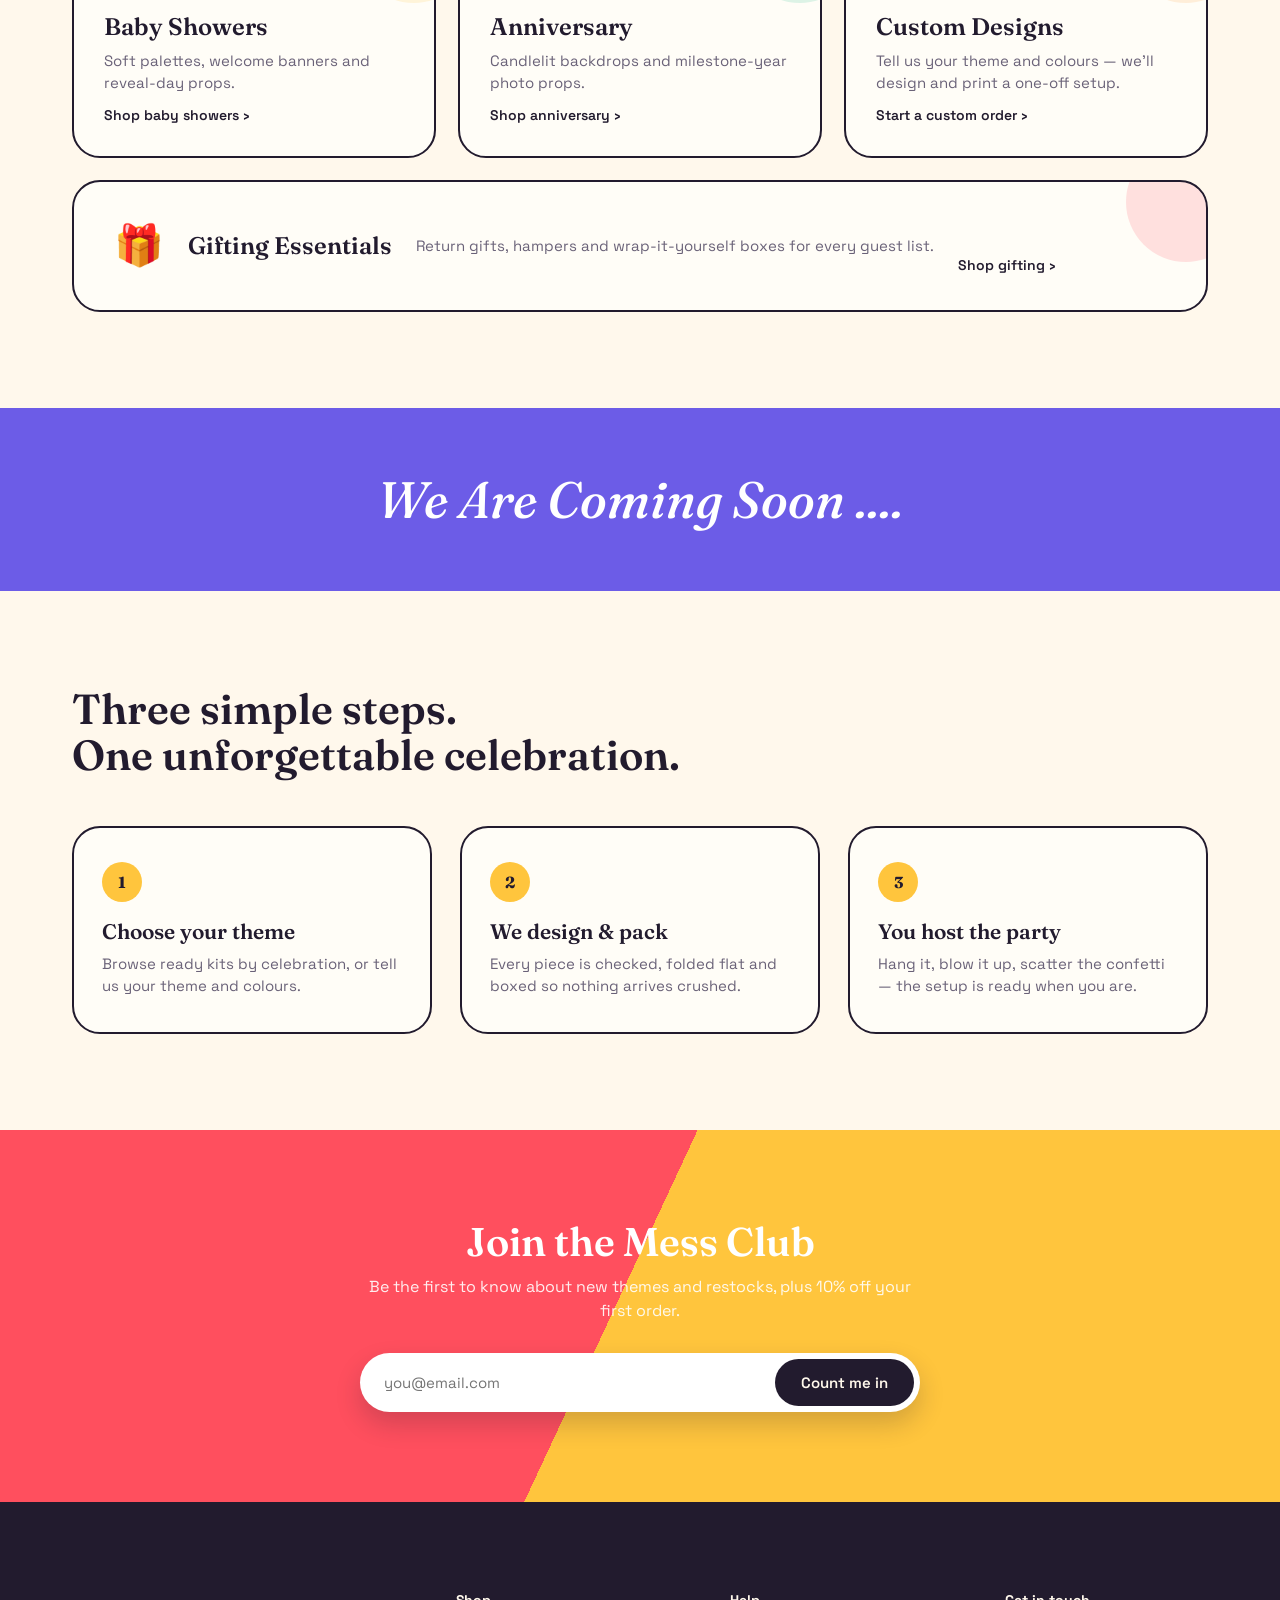
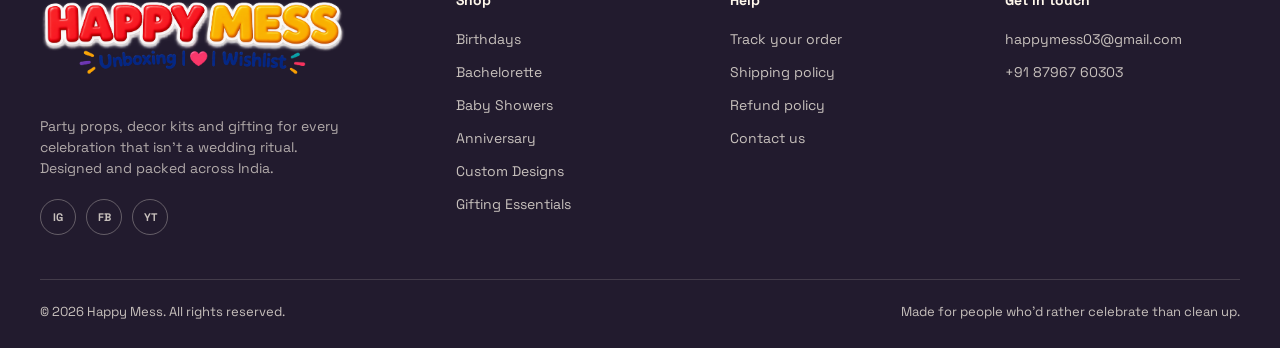
==== commit 6d5eaee9: "Update hero kicker text in index.html" ====
--- a/HappyMess/index.html
+++ b/HappyMess/index.html
@@ -66,7 +66,7 @@
 
   <div class="hero__inner">
     <div class="hero__copy">
-      <p class="hero__kicker">Party props &amp; decor, delivered</p>
+      <p class="hero__kicker">Party props &amp; decor, delivered GitHub Test</p>
       <h1 class="hero__title">
         Decor and props for every kind of <span class="ink-underline">celebration</span>.
       </h1>
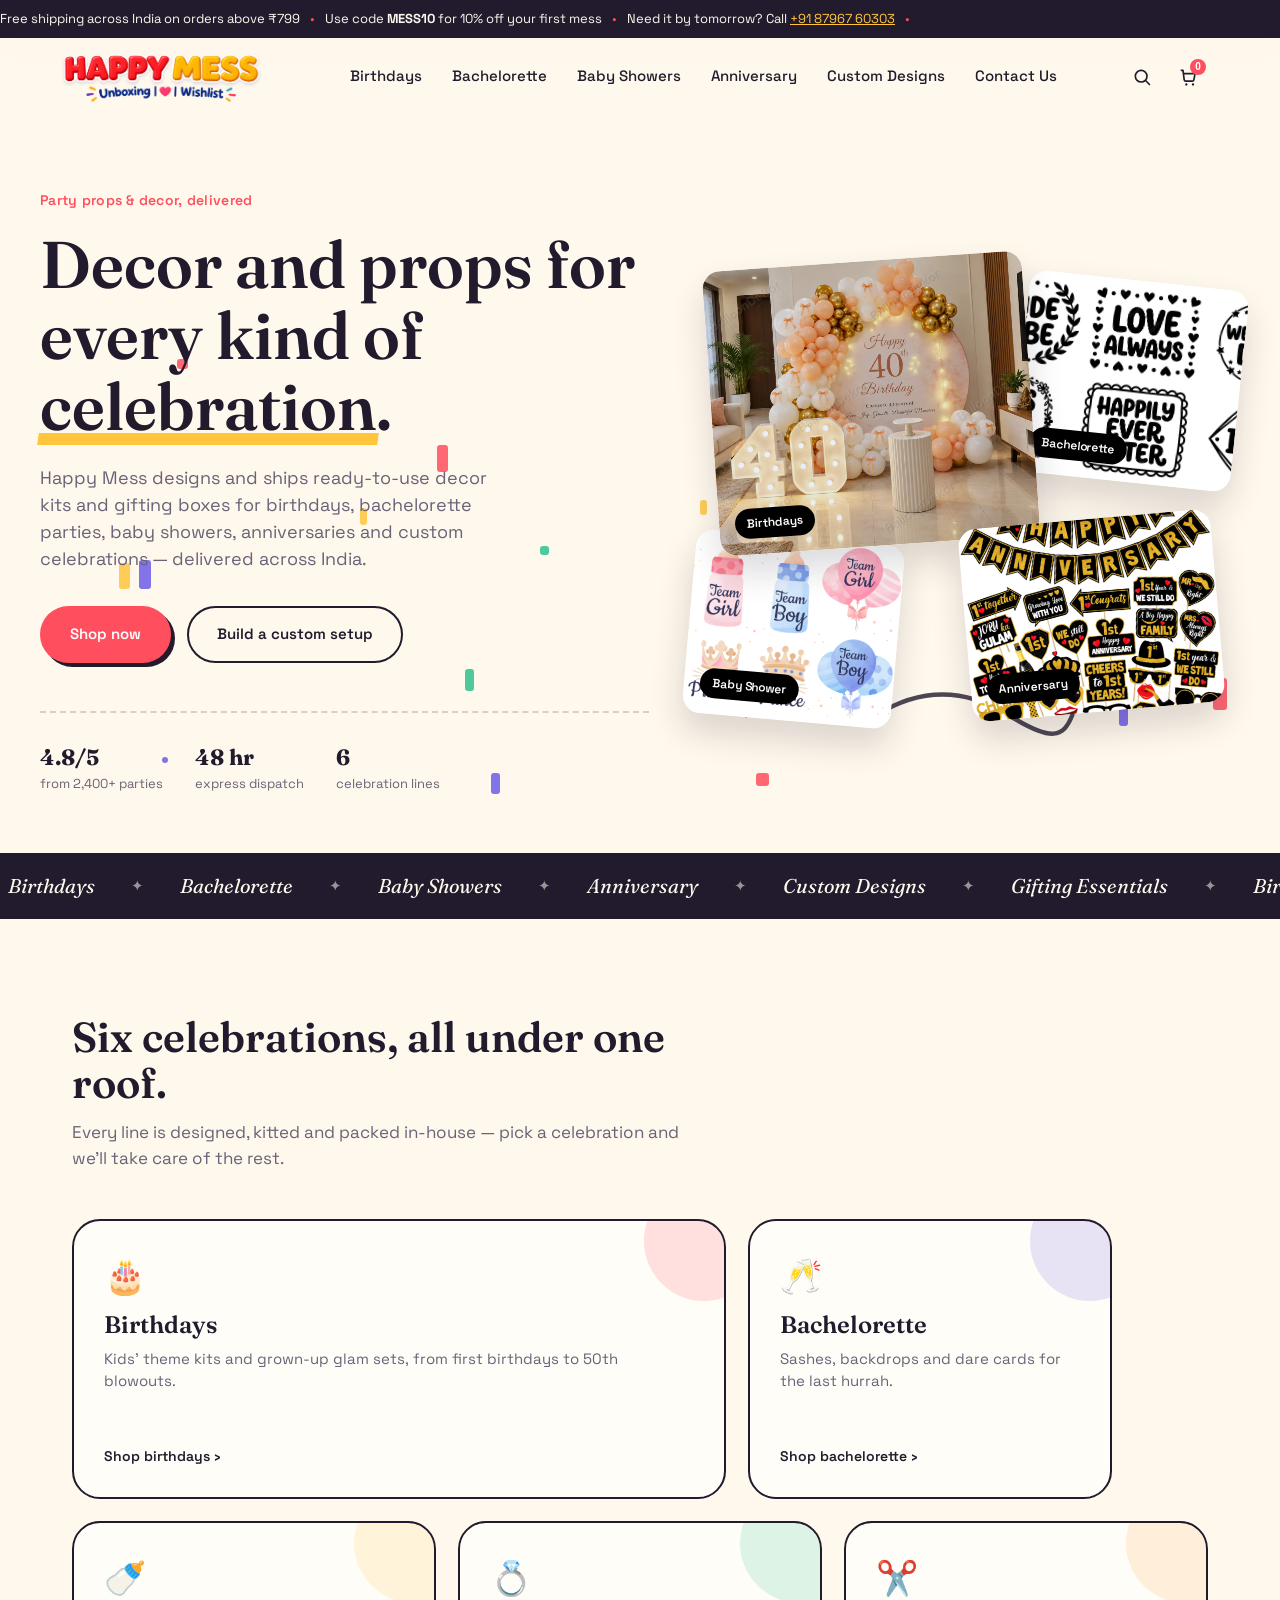
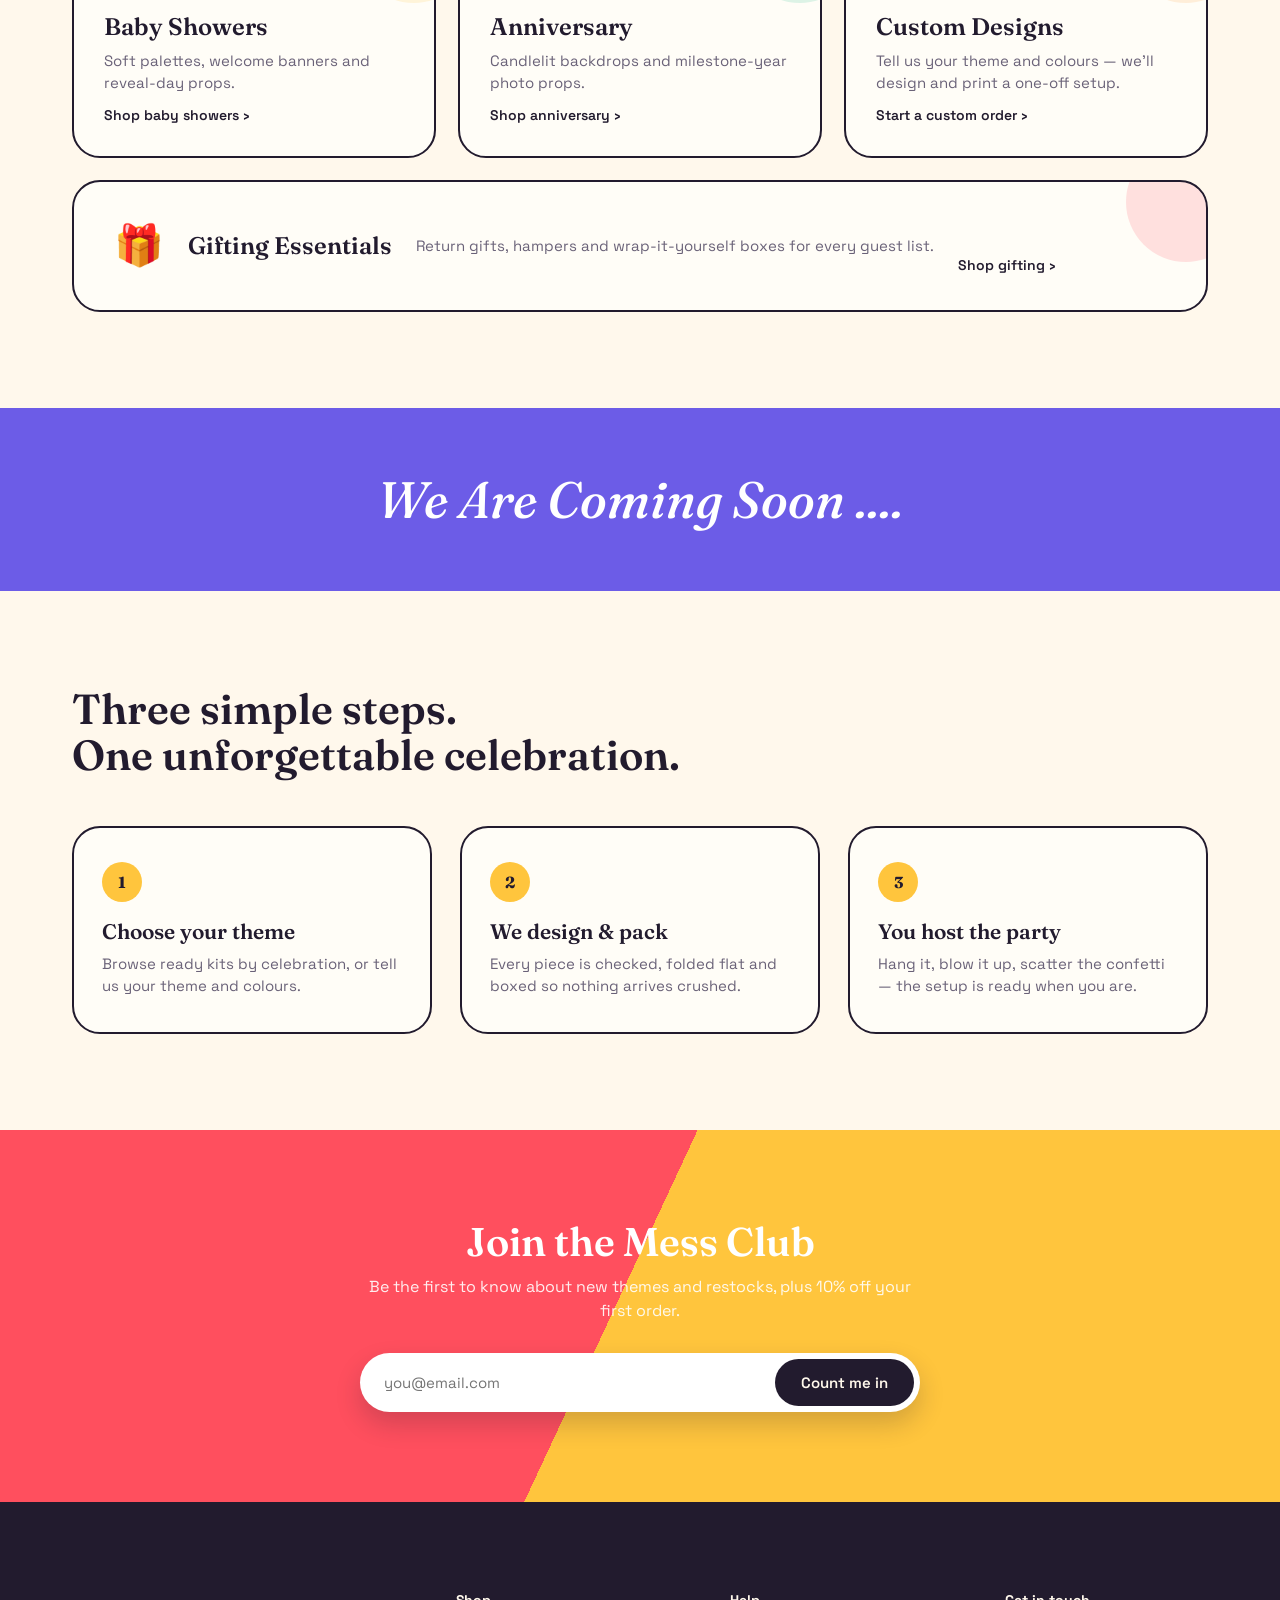
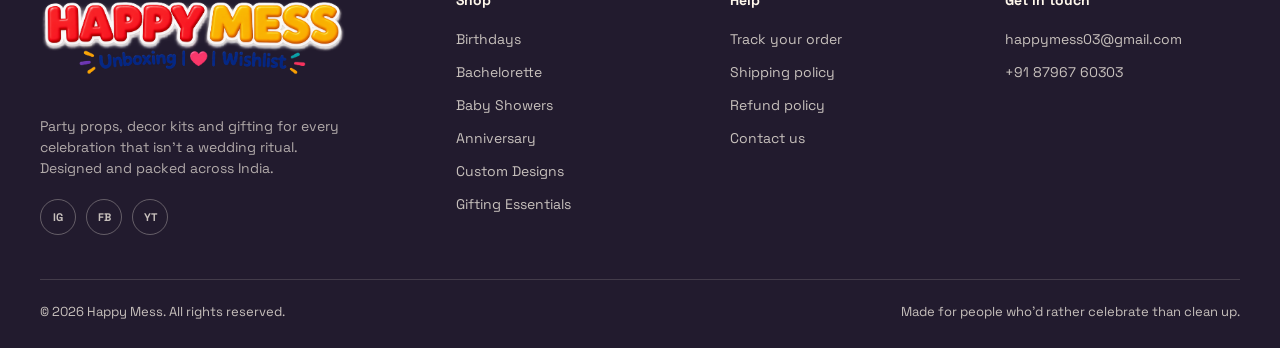
==== commit 2b3eca24: "Remove 'GitHub Test' from hero kicker text" ====
--- a/HappyMess/index.html
+++ b/HappyMess/index.html
@@ -66,7 +66,7 @@
 
   <div class="hero__inner">
     <div class="hero__copy">
-      <p class="hero__kicker">Party props &amp; decor, delivered GitHub Test</p>
+      <p class="hero__kicker">Party props &amp; decor, delivered</p> 
       <h1 class="hero__title">
         Decor and props for every kind of <span class="ink-underline">celebration</span>.
       </h1>
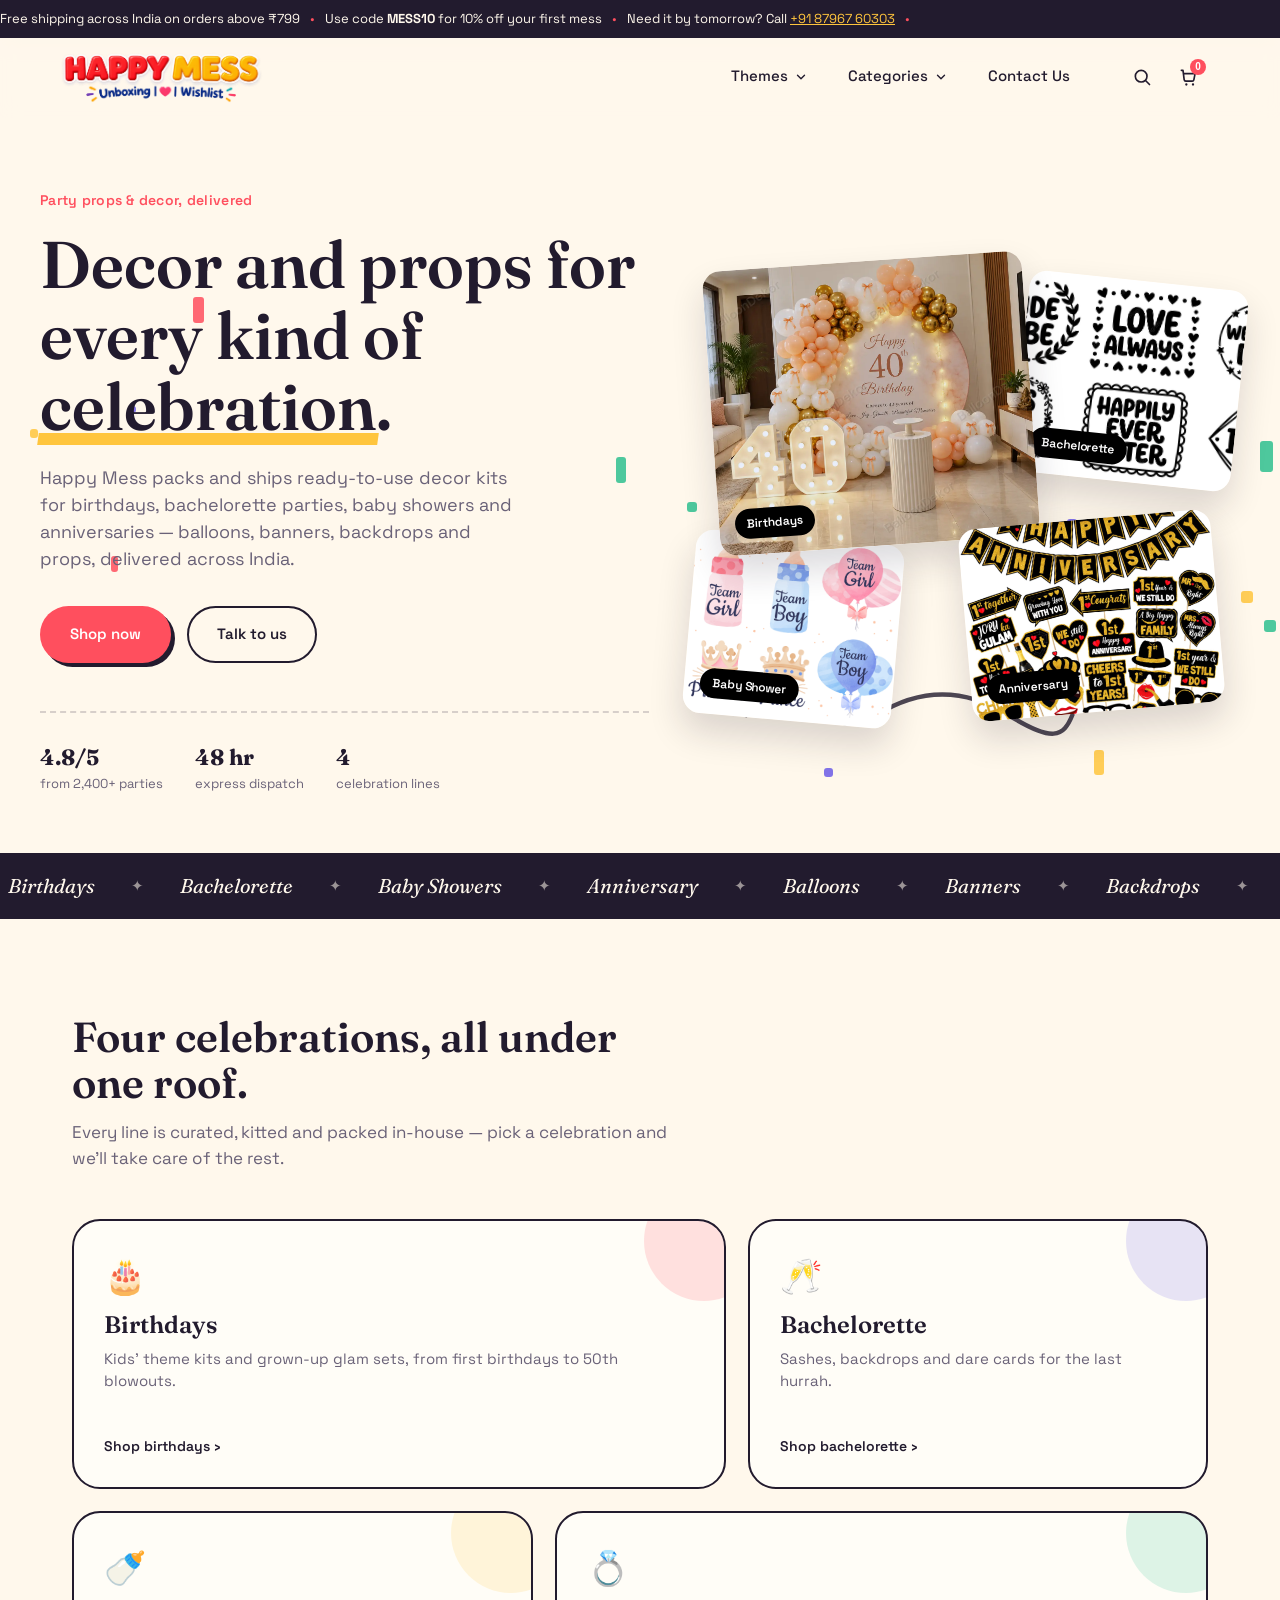
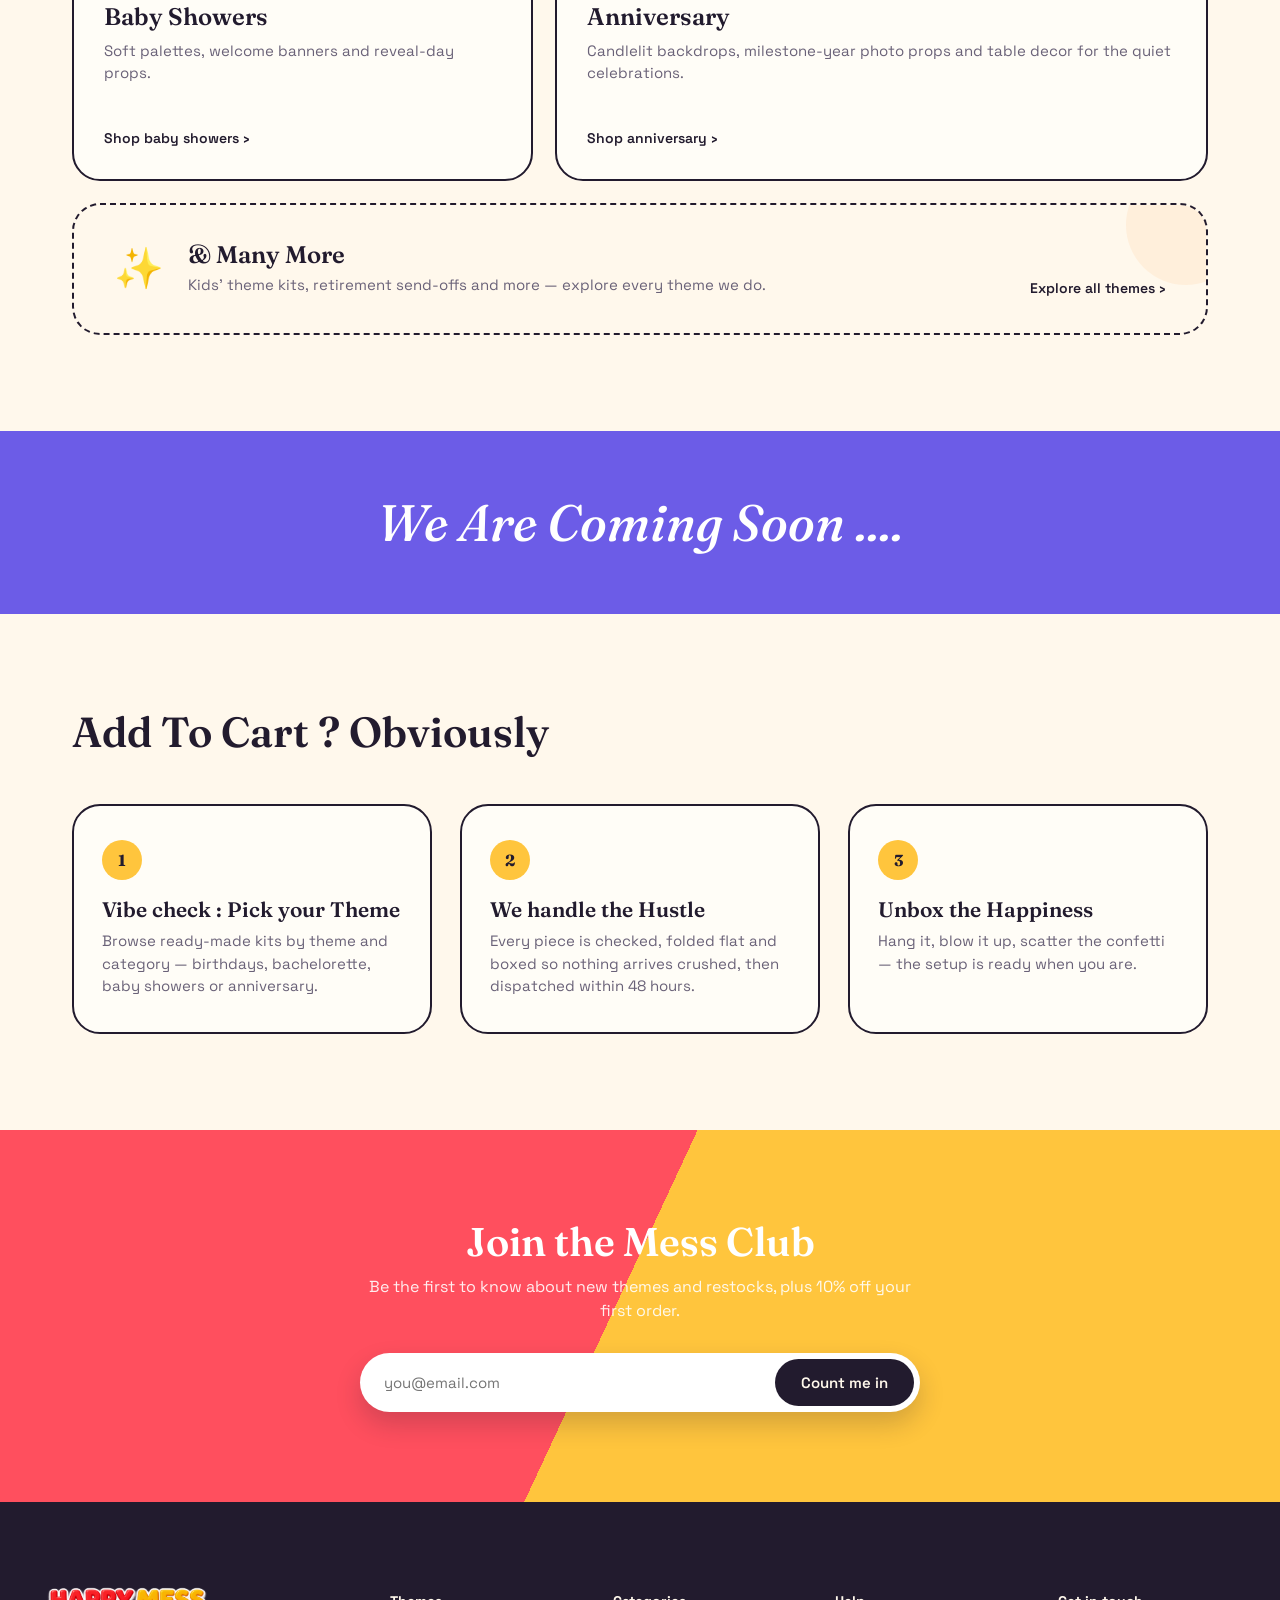
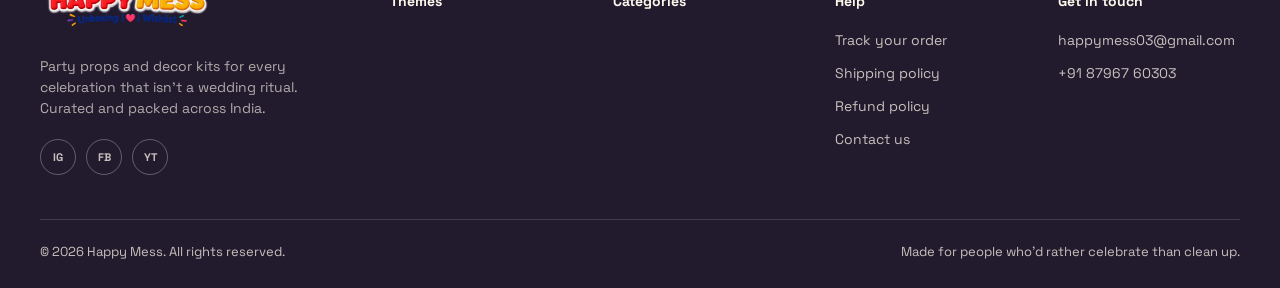
==== commit 091e565d: "Update website" ====
--- a/HappyMess/index.html
+++ b/HappyMess/index.html
@@ -3,20 +3,23 @@
 <head>
 <meta charset="UTF-8">
 <meta name="viewport" content="width=device-width, initial-scale=1.0">
-<title>Happy Mess — Party Props, Decor &amp; Gifting for Every Celebration</title>
-<meta name="description" content="Happy Mess makes party decor for birthdays, bachelorettes, baby showers, anniversaries, custom setups and gifting. Vivid kits, delivered across India.">
+<title>Happy Mess — Party Props &amp; Decor for Every Celebration</title>
+<meta name="description" content="Happy Mess makes ready-to-use party decor for birthdays, bachelorettes, baby showers and anniversaries. Balloons, banners, backdrops and props, delivered across India.">
+
+<link rel="icon" type="image/png" href="Favicon.png">
+<link rel="apple-touch-icon" href="Favicon.png">
 
 <link rel="preconnect" href="https://fonts.googleapis.com">
 <link rel="preconnect" href="https://fonts.gstatic.com" crossorigin>
 <link href="https://fonts.googleapis.com/css2?family=Fraunces:ital,opsz,wght@0,9..144,300;0,9..144,500;0,9..144,600;0,9..144,700;0,9..144,900;1,9..144,500;1,9..144,600&family=Space+Grotesk:wght@400;500;600;700&display=swap" rel="stylesheet">
 
-<link rel="stylesheet" href="style.css">  
+<link rel="stylesheet" href="style.css">
 </head>
 <body>
 
 <!-- ============ ANNOUNCEMENT BAR ============ -->
 <div class="topbar">
-  <div class="topbar__track"> 
+  <div class="topbar__track">
     <span>Free shipping across India on orders above ₹799</span>
     <span class="dot">•</span>
     <span>Use code <strong>MESS10</strong> for 10% off your first mess</span>
@@ -26,23 +29,49 @@
   </div>
 </div>
 
-<!-- ============ HEADER / NAV ============ --> 
+<!-- ============ HEADER / NAV ============ -->
 <header class="site-header" id="siteHeader">
   <div class="nav-wrap">
-    <img src="Logo-Navbar.png" alt="Happy Mess">   
-    <!-- .nav-wrap img[src*="Logo-Navbar"] {   added this in style.css for the Happy Mess Logo  -->
-      <!-- Swap this for your logo file, e.g. <img src="assets/logo.svg" alt="Happy Mess"> -->
-      <!-- <span class="logo__mark">HM</span>
-      <span class="logo__word">Happy<em>Mess</em></span> -->
+    <a href="index.html" class="nav-logo">
+      <img src="Logo-Navbar.png" alt="Happy Mess">
     </a>
 
     <nav class="main-nav" id="mainNav">
-      <a href="#birthdays">Birthdays</a>
-      <a href="#bachelorette">Bachelorette</a>
-      <a href="#babyshower">Baby Showers</a>
-      <a href="#anniversary">Anniversary</a>
-      <a href="#custom">Custom Designs</a>
-      <a href="contact.html">Contact Us</a>
+
+      <div class="nav-item has-dropdown">
+        <a href="themes.html" class="nav-link">Themes</a>
+        <button type="button" class="nav-caret-btn nav-toggle" aria-expanded="false" aria-haspopup="true" aria-label="Show Themes menu">
+          <svg class="nav-caret" viewBox="0 0 24 24" width="14" height="14" aria-hidden="true"><path d="M6 9l6 6 6-6" fill="none" stroke="currentColor" stroke-width="2.4" stroke-linecap="round" stroke-linejoin="round"/></svg>
+        </button>
+        <div class="dropdown">
+          <a href="#birthdays"    style="--accent:#FF4F5E">Birthday</a>
+          <a href="#bachelorette" style="--accent:#6C5CE7">Bachelorette</a>
+          <a href="#anniversary"  style="--accent:#2FBF8F">Anniversary</a>
+          <a href="#babyshower"   style="--accent:#FFC53D">Baby Shower</a>
+          <a href="themes.html"   style="--accent:#FF9F43">Kids' Themes</a>
+          <a href="themes.html"   style="--accent:#FF4F5E">Retirement &amp; Farewell</a>
+          <!-- <a href="themes.html" class="dropdown__more"><span class="dropdown__dot"></span>&amp; Many More</a> -->
+        </div>
+      </div>
+
+      <div class="nav-item has-dropdown">
+         <a href="categories.html" class="nav-link">Categories</a>
+<button type="button" class="nav-caret-btn nav-toggle" aria-expanded="false" aria-haspopup="true" aria-label="Show Categories menu">           <svg class="nav-caret" viewBox="0 0 24 24" width="14" height="14" aria-hidden="true"><path d="M6 9l6 6 6-6" fill="none" stroke="currentColor" stroke-width="2.4" stroke-linecap="round" stroke-linejoin="round"/></svg>
+        </button>
+        <div class="dropdown">
+          <a href="#categories" style="--accent:#FF4F5E">Balloons</a>
+          <a href="#categories" style="--accent:#6C5CE7">Banners &amp; Buntings</a>
+          <!-- <a href="#categories" style="--accent:#FFC53D"><span class="dropdown__dot"></span>Backdrops</a>   -->
+          <a href="#categories" style="--accent:#2FBF8F">Sashes &amp; Badges</a>
+          <a href="#categories" style="--accent:#FF9F43">Photo Props</a>
+          <a href="#categories" style="--accent:#FF4F5E">Cake Toppers</a>
+          <a href="#categories" style="--accent:#6C5CE7">Candles &amp; Sparklers</a>
+          <a href="#categories" style="--accent:#2FBF8F">Confetti &amp; Poppers</a>
+          <a href="#categories" style="--accent:#FFC53D">Table Decor</a>  
+        </div>
+      </div>
+
+      <a href="contact.html" class="nav-link">Contact Us</a>
     </nav>
 
     <div class="nav-actions">
@@ -71,52 +100,52 @@
         Decor and props for every kind of <span class="ink-underline">celebration</span>.
       </h1>
       <p class="hero__sub">
-        Happy Mess designs and ships ready-to-use decor kits and gifting boxes for birthdays, bachelorette parties, baby showers, anniversaries and custom celebrations — delivered across India.
+        Happy Mess packs and ships ready-to-use decor kits for birthdays, bachelorette parties, baby showers and anniversaries — balloons, banners, backdrops and props, delivered across India.
       </p>
       <div class="hero__ctas">
-        <a href="#birthdays" class="btn btn--primary">Shop now</a>
-        <a href="#custom" class="btn btn--ghost">Build a custom setup</a>
+        <a href="#categories" class="btn btn--primary">Shop now</a>
+        <a href="contact.html" class="btn btn--ghost">Talk to us</a>
       </div>
       <div class="hero__trust">
         <div class="trust-item"><strong>4.8/5</strong><span>from 2,400+ parties</span></div>
         <div class="trust-item"><strong>48 hr</strong><span>express dispatch</span></div>
-        <div class="trust-item"><strong>6</strong><span>celebration lines</span></div>
+        <div class="trust-item"><strong>4</strong><span>celebration lines</span></div>
       </div>
     </div>
 
     <div class="hero__collage" aria-hidden="true">
 
-  <div class="tile tile--1">
-    <img src="birthdays.webp" alt="">
-    <span class="tile__tag">Birthdays</span>
-  </div>
-
-  <div class="tile tile--2">
-    <img src="bachelorette.jpg" alt="">
-    <span class="tile__tag">Bachelorette</span>
-  </div>
-
-  <div class="tile tile--3">
-    <img src="baby-shower.jpg" alt="">
-    <span class="tile__tag">Baby Shower</span>
-  </div>
-
-  <div class="tile tile--4">
-    <img src="anniversary.jpg" alt="">
-    <span class="tile__tag">Anniversary</span>
-  </div>
-
-  <div class="squiggle" aria-hidden="true">
-    <svg viewBox="0 0 300 60" width="100%">
-      <path d="M2 30 C 40 5, 80 55, 120 30 S 200 5, 240 30 S 290 50 298 30"
-        fill="none"
-        stroke="#221B2E"
-        stroke-width="4"
-        stroke-linecap="round"/>
-    </svg>
-  </div>
-
-</div>
+      <div class="tile tile--1">
+        <img src="birthdays.webp" alt="">
+        <span class="tile__tag">Birthdays</span>
+      </div>
+
+      <div class="tile tile--2">
+        <img src="bachelorette.jpg" alt="">
+        <span class="tile__tag">Bachelorette</span>
+      </div>
+
+      <div class="tile tile--3">
+        <img src="baby-shower.jpg" alt="">
+        <span class="tile__tag">Baby Shower</span>
+      </div>
+
+      <div class="tile tile--4">
+        <img src="anniversary.jpg" alt="">
+        <span class="tile__tag">Anniversary</span>
+      </div>
+
+      <div class="squiggle" aria-hidden="true">
+        <svg viewBox="0 0 300 60" width="100%">
+          <path d="M2 30 C 40 5, 80 55, 120 30 S 200 5, 240 30 S 290 50 298 30"
+            fill="none"
+            stroke="#221B2E"
+            stroke-width="4"
+            stroke-linecap="round"/>
+        </svg>
+      </div>
+
+    </div>
   </div>
 </section>
 
@@ -128,16 +157,20 @@
       <span class="marquee__item">Bachelorette</span><span class="marquee__sep">✦</span>
       <span class="marquee__item">Baby Showers</span><span class="marquee__sep">✦</span>
       <span class="marquee__item">Anniversary</span><span class="marquee__sep">✦</span>
-      <span class="marquee__item">Custom Designs</span><span class="marquee__sep">✦</span>
-      <span class="marquee__item">Gifting Essentials</span><span class="marquee__sep">✦</span>
+      <span class="marquee__item">Balloons</span><span class="marquee__sep">✦</span>
+      <span class="marquee__item">Banners</span><span class="marquee__sep">✦</span>
+      <span class="marquee__item">Backdrops</span><span class="marquee__sep">✦</span>
+      <span class="marquee__item">Party Props</span><span class="marquee__sep">✦</span>
     </span>
     <span class="marquee__group">
       <span class="marquee__item">Birthdays</span><span class="marquee__sep">✦</span>
       <span class="marquee__item">Bachelorette</span><span class="marquee__sep">✦</span>
       <span class="marquee__item">Baby Showers</span><span class="marquee__sep">✦</span>
       <span class="marquee__item">Anniversary</span><span class="marquee__sep">✦</span>
-      <span class="marquee__item">Custom Designs</span><span class="marquee__sep">✦</span>
-      <span class="marquee__item">Gifting Essentials</span><span class="marquee__sep">✦</span>
+      <span class="marquee__item">Balloons</span><span class="marquee__sep">✦</span>
+      <span class="marquee__item">Banners</span><span class="marquee__sep">✦</span>
+      <span class="marquee__item">Backdrops</span><span class="marquee__sep">✦</span>
+      <span class="marquee__item">Party Props</span><span class="marquee__sep">✦</span>
     </span>
   </div>
 </div>
@@ -145,8 +178,8 @@
 <!-- ============ CATEGORY BENTO ============ -->
 <section class="section categories" id="categories">
   <div class="section__head reveal">
-    <h2>Six celebrations, all under one roof.</h2>
-    <p>Every line is designed, kitted and packed in-house — pick a celebration and we'll take care of the rest.</p>
+    <h2>Four celebrations, all under one roof.</h2>
+    <p>Every line is curated, kitted and packed in-house — pick a celebration and we'll take care of the rest.</p>
   </div>
 
   <div class="bento">
@@ -171,25 +204,20 @@
       <span class="bento__link">Shop baby showers</span>
     </a>
 
-    <a href="#anniversary" id="anniversary" class="bento__card reveal" style="--accent:#2FBF8F">
+    <a href="#anniversary" id="anniversary" class="bento__card bento__card--lg reveal" style="--accent:#2FBF8F">
       <div class="bento__glyph">💍</div>
       <h3>Anniversary</h3>
-      <p>Candlelit backdrops and milestone-year photo props.</p>
+      <p>Candlelit backdrops, milestone-year photo props and table decor for the quiet celebrations.</p>
       <span class="bento__link">Shop anniversary</span>
     </a>
 
-    <a href="#custom" id="custom" class="bento__card reveal" style="--accent:#FF9F43">
-      <div class="bento__glyph">✂️</div>
-      <h3>Custom Designs</h3>
-      <p>Tell us your theme and colours — we'll design and print a one-off setup.</p>
-      <span class="bento__link">Start a custom order</span>
-    </a>
-
-    <a href="#gifting" id="gifting" class="bento__card bento__card--wide reveal" style="--accent:#FF4F5E">
-      <div class="bento__glyph">🎁</div>
-      <h3>Gifting Essentials</h3>
-      <p>Return gifts, hampers and wrap-it-yourself boxes for every guest list.</p>
-      <span class="bento__link">Shop gifting</span>
+    <a href="themes.html" class="bento__card bento__card--wide bento__card--more reveal" style="--accent:#FF9F43">
+      <div class="bento__glyph">✨</div>
+      <div class="bento__card--more__copy">
+        <h3>&amp; Many More</h3>
+        <p>Kids' theme kits, retirement send-offs and more — explore every theme we do.</p>
+      </div>
+      <span class="bento__link bento__link--more">Explore all themes</span>
     </a>
   </div>
 </section>
@@ -202,53 +230,27 @@
 <!-- ============ HOW IT WORKS ============ -->
 <section class="section how" id="how">
   <div class="section__head reveal">
-    <h2>Three simple steps. <br> One unforgettable celebration.</h2>
-  </div> 
+    <h2>Add To Cart ?  Obviously   </h2>  
+  </div>
 
   <ol class="steps">
     <li class="step reveal">
       <span class="step__no">1</span>
-      <h3>Choose your theme</h3>
-      <p>Browse ready kits by celebration, or tell us your theme and colours.</p>
+      <h3>Vibe check : Pick your Theme</h3>
+      <p>Browse ready-made kits by theme and category — birthdays, bachelorette, baby showers or anniversary.</p>
     </li>
     <li class="step reveal">
       <span class="step__no">2</span>
-      <h3>We design &amp; pack</h3>
-      <p>Every piece is checked, folded flat and boxed so nothing arrives crushed.</p>
+      <h3>We handle the Hustle</h3>
+      <p>Every piece is checked, folded flat and boxed so nothing arrives crushed, then dispatched within 48 hours.</p>
     </li>
     <li class="step reveal">
       <span class="step__no">3</span>
-      <h3>You host the party</h3>
+      <h3>Unbox the Happiness</h3>
       <p>Hang it, blow it up, scatter the confetti — the setup is ready when you are.</p>
     </li>
   </ol>
 </section>
-
-<!-- ============ TESTIMONIAL PINBOARD ============ -->
-<!-- <section class="section pinboard">
-  <div class="section__head reveal">
-    <h2>Real parties, real mess</h2>
-  </div>
-
-  <div class="pin-row reveal">
-    <figure class="pin pin--1">
-      <blockquote>"Ordered the bachelorette kit two days before the trip and it still made it. Everyone thought we hired a stylist."</blockquote>
-      <figcaption>— Ritika, Bengaluru</figcaption>
-    </figure>
-    <figure class="pin pin--2">
-      <blockquote>"My son's dino theme looked like something off Pinterest. It took us 40 minutes to set up."</blockquote>
-      <figcaption>— Arjun, Pune</figcaption>
-    </figure>
-    <figure class="pin pin--3">
-      <blockquote>"Asked for a custom rose-gold anniversary backdrop and they nailed our exact shade on the first try."</blockquote>
-      <figcaption>— Meera &amp; Dev, Delhi</figcaption>
-    </figure>
-    <figure class="pin pin--4">
-      <blockquote>"The return gift boxes were a hit with 30 six-year-olds, which is basically a five-star review."</blockquote>
-      <figcaption>— Sana, Mumbai</figcaption>
-    </figure>
-  </div>
-</section> -->
 
 <!-- ============ NEWSLETTER CTA ============ -->
 <section class="mess-club">
@@ -266,9 +268,8 @@
 <footer class="site-footer">
   <div class="footer__top">
     <div class="footer__brand">
-    <img src="Logo-Navbar.png" alt="Happy Mess"> 
-      </a>
-      <p>Party props, decor kits and gifting for every celebration that isn't a wedding ritual. Designed and packed across India.</p>
+      <a href="index.html"><img src="Logo-Navbar.png" alt="Happy Mess"></a>
+      <p>Party props and decor kits for every celebration that isn't a wedding ritual. Curated and packed across India.</p>
       <div class="footer__social">
         <a href="#" aria-label="Instagram">IG</a>
         <a href="#" aria-label="Facebook">FB</a>
@@ -277,14 +278,21 @@
     </div>
 
     <div class="footer__col">
-      <h4>Shop</h4>
-      <a href="#birthdays">Birthdays</a>
-      <a href="#bachelorette">Bachelorette</a>
-      <a href="#babyshower">Baby Showers</a>
-      <a href="#anniversary">Anniversary</a>
-      <a href="#custom">Custom Designs</a>
-      <a href="#gifting">Gifting Essentials</a>
-    </div>
+      <a href="themes.html"><h4>Themes</h4> </a>
+      <!-- <a href="index.html#birthdays">Birthdays</a>
+      <a href="index.html#bachelorette">Bachelorette</a>
+      <a href="index.html#babyshower">Baby Showers</a>
+      <a href="index.html#anniversary">Anniversary</a> -->
+    </div>
+
+    <div class="footer__col">
+    <a href="categories.html"><h4>Categories</h4> </a>
+
+      <!-- <a href="index.html#categories">Balloons</a>
+      <a href="index.html#categories">Banners &amp; Buntings</a>
+      <a href="index.html#categories">Backdrops</a>
+      <a href="index.html#categories">Photo Props</a> -->
+    </div> 
 
     <div class="footer__col">
       <h4>Help</h4>
--- a/HappyMess/style.css
+++ b/HappyMess/style.css
@@ -154,15 +154,16 @@
   padding: 0 32px;
   display: flex;
   align-items: center;
-  justify-content: space-between;
+  justify-content: flex-start;   /* pehle space-between tha */
   gap: 24px;
 } 
 
-/* Target the logo image specifically inside your navbar wrapper */
+/* Logo inside the navbar */
+.nav-logo { flex-shrink: 0; display: block; line-height: 0; }
 .nav-wrap img[src*="Logo-Navbar.png"] {
-  height: 85px !important;
-  width: auto !important;
-  max-width: none !important;
+  height: 85px;
+  width: auto;
+  max-width: none;
   display: block;
   margin-left: -35px;
 } 
@@ -198,15 +199,33 @@
 
 .main-nav {
   display: flex;
-  gap: 30px;
+  align-items: center;
+  gap: 34px;
   font-size: 15px;
   font-weight: 500;
-}
-.main-nav a {
+  margin-left: auto;   /* nav ko right side dhakelta hai */
+  margin-right: 28px;  /* icons se thoda gap */
+} 
+
+.nav-item { position: relative; display: flex; align-items: center; }
+
+/* Shared look for the top-level links / dropdown triggers */
+.main-nav .nav-link {
   position: relative;
+  display: inline-flex;
+  align-items: center;
+  gap: 6px;
   padding: 6px 0;
-}
-.main-nav a::after {
+  font-family: var(--font-body);
+  font-size: 15px;
+  font-weight: 500;
+  color: var(--ink);
+  background: none;
+  border: none;
+  cursor: pointer;
+  white-space: nowrap;
+}
+.main-nav .nav-link::after {
   content: "";
   position: absolute;
   left: 0; right: 100%;
@@ -215,7 +234,113 @@
   background: var(--coral);
   transition: right .25s ease;
 }
-.main-nav a:hover::after { right: 0; }
+.main-nav .nav-link:hover::after,
+.main-nav .nav-link.is-active::after,
+.nav-item:hover > .nav-link::after,
+.nav-item.is-open > .nav-link::after { right: 0; }
+
+.nav-caret { transition: transform .25s ease; flex-shrink: 0; }
+.nav-item:hover .nav-caret,
+.nav-item.is-open .nav-caret { transform: rotate(180deg); }
+
+/* Separate caret button, used when the label itself is a real link (e.g. "Themes") */
+.nav-caret-btn {
+  display: inline-flex;
+  align-items: center;
+  justify-content: center;
+  width: 26px;
+  height: 26px;
+  margin-left: 0;
+  padding: 0;
+  border: none;
+  border-radius: 50%;
+  background: none;
+  color: var(--ink);
+  cursor: pointer;
+  flex-shrink: 0;
+  transition: background .2s ease;
+}
+.nav-caret-btn:hover,
+.nav-item.is-open > .nav-caret-btn { background: rgba(34,27,46,0.08); }
+
+/* ---- Dropdown panel ---- */
+.dropdown {
+  position: absolute;
+  top: 100%;
+  left: -14px;
+  min-width: 232px;
+  margin-top: 14px;
+  padding: 10px;
+  background: var(--card);
+  border: 2px solid var(--ink);
+  border-radius: var(--radius-md);
+  box-shadow: 6px 6px 0 var(--ink);
+  display: flex;
+  flex-direction: column;
+  gap: 2px;
+  opacity: 0;
+  visibility: hidden;
+  transform: translateY(-8px);
+  transition: opacity .22s ease, transform .22s ease, visibility .22s;
+  z-index: 120;
+}
+/* Invisible bridge so the menu doesn't close in the gap */
+.dropdown::before {
+  content: "";
+  position: absolute;
+  top: -16px; left: 0; right: 0;
+  height: 16px;
+}
+.nav-item:hover > .dropdown,
+.nav-item:focus-within > .dropdown,
+.nav-item.is-open > .dropdown {
+  opacity: 1;
+  visibility: visible;
+  transform: translateY(0);
+}
+
+.dropdown a {
+  --accent: var(--coral);
+  display: flex;
+  align-items: center;
+  gap: 10px;
+  padding: 10px 12px;
+  border-radius: var(--radius-sm);
+  font-size: 14.5px;
+  font-weight: 500;
+  color: var(--ink);
+  white-space: nowrap;
+  transition: background .2s ease, color .2s ease, transform .2s ease;
+}
+.dropdown__dot {
+  width: 9px;
+  height: 9px;
+  border-radius: 50%;
+  background: var(--accent);
+  flex-shrink: 0;
+  transition: transform .2s ease, box-shadow .2s ease;
+}
+.dropdown a:hover,
+.dropdown a:focus-visible {
+  background: var(--accent);
+  color: #fff;
+  transform: translateX(3px);
+}
+.dropdown a:hover .dropdown__dot,
+.dropdown a:focus-visible .dropdown__dot {
+  background: #fff;
+  transform: scale(1.25);
+}
+
+.dropdown__more {
+  margin-top: 4px;
+  padding-top: 12px !important;
+  border-top: 1px dashed rgba(34,27,46,0.22);
+  font-weight: 600;
+}
+.dropdown__more .dropdown__dot {
+  background: var(--ink) !important;
+}
 
 .nav-actions {
   display: flex;
@@ -466,7 +591,7 @@
 }
 .bento__card {
   --accent: var(--coral);
-  grid-column: span 4;
+  grid-column: span 5;
   background: var(--card);
   border: 2px solid var(--ink);
   border-radius: var(--radius-lg);
@@ -492,10 +617,18 @@
   transform: translateY(-6px);
   box-shadow: 8px 8px 0 var(--ink);
 }
-.bento__card--lg { grid-column: span 7; min-height: 280px; }
+.bento__card--lg { grid-column: span 7; min-height: 270px; }
 .bento__card--wide { grid-column: span 12; flex-direction: row; align-items: center; gap: 24px; min-height: auto; padding: 34px 40px; }
 .bento__card--wide h3, .bento__card--wide p { margin: 0; }
 .bento__card--wide .bento__glyph { font-size: 40px; }
+
+.bento__card--more {
+  border-style: dashed;
+  background: transparent;
+}
+.bento__card--more::before { opacity: .1; }
+.bento__card--more .bento__card--more__copy { display: flex; flex-direction: column; gap: 6px; flex: 1; }
+.bento__link--more { margin-top: 0; flex-shrink: 0; }
 
 .bento__glyph {
   font-size: 34px;
@@ -647,98 +780,99 @@
 .contact-hero__sub { font-size: 17px; }
 
 .contact-body { padding-top: 40px; }
+
+/* 35% photo / 65% "Reach us directly" card */
 .contact-grid {
   display: grid;
-  grid-template-columns: 0.85fr 1.15fr;
-  gap: 48px;
-  align-items: start;
-}
+  /* 35 : 65 split — fr keeps the ratio exact once the gap is accounted for */
+  grid-template-columns: 35fr 65fr;
+  gap: 40px;
+  align-items: stretch;
+}
+
+.contact-photo {
+  margin: 0;
+  border: 2px solid var(--ink);
+  border-radius: var(--radius-lg);
+  overflow: hidden;
+  box-shadow: 8px 8px 0 var(--ink);
+  min-height: 440px;
+}
+.contact-photo img {
+  width: 100%;
+  height: 100%;
+  min-height: 440px;
+  object-fit: cover;
+  object-position: center;
+  display: block;
+  transition: transform .5s ease;
+}
+.contact-photo:hover img { transform: scale(1.04); }
 
 .contact-info {
   background: var(--card);
   border: 2px solid var(--ink);
   border-radius: var(--radius-lg);
-  padding: 34px;
-}
-.contact-info h2 { font-size: 24px; margin-bottom: 22px; }
+  padding: 44px;
+  display: flex;
+  flex-direction: column;
+}
+.contact-info h2 { font-size: clamp(24px, 2.6vw, 32px); margin-bottom: 10px; }
+.contact-info__intro { font-size: 16px; margin-bottom: 28px; }
+
 .contact-list {
   list-style: none;
-  margin: 0 0 26px;
+  margin: 0 0 30px;
   padding: 0;
+  display: grid;
+  grid-template-columns: repeat(2, 1fr);
+  gap: 20px 32px;
+}
+.contact-list li {
   display: flex;
   flex-direction: column;
-  gap: 18px;
-}
-.contact-list li {
-  display: flex;
-  flex-direction: column;
-  gap: 2px;
+  gap: 4px;
   border-bottom: 1px dashed rgba(34,27,46,0.18);
   padding-bottom: 16px;
-}
-.contact-list li:last-child { border-bottom: none; padding-bottom: 0; }
+  min-width: 0;
+}
 .contact-list__label {
   font-size: 12px;
   font-weight: 600;
+  letter-spacing: .04em;
+  text-transform: uppercase;
   color: var(--coral);
 }
-.contact-list a { font-weight: 600; }
-.contact-info__social { margin-top: 4px; }
+.contact-list a,
+.contact-list span:not(.contact-list__label) {
+  font-weight: 600;
+  font-size: 16px;
+  color: var(--ink);
+  word-break: break-word;
+}
+.contact-list a { transition: color .2s ease; }
+.contact-list a:hover { color: var(--coral); }
+
+.contact-info__actions {
+  display: flex;
+  flex-wrap: wrap;
+  gap: 14px;
+  margin-bottom: 28px;
+}
+
+.contact-info__social { margin-top: auto; }
 .contact-info__social a { color: var(--ink); border-color: rgba(34,27,46,0.3); }
 .contact-info__social a:hover { background: var(--coral); border-color: var(--coral); color: #fff; }
 
-.contact-form {
-  background: var(--card);
-  border: 2px solid var(--ink);
-  border-radius: var(--radius-lg);
-  padding: 34px;
-  display: flex;
-  flex-direction: column;
-  gap: 18px;
-}
-.form-row {
-  display: grid;
-  grid-template-columns: 1fr 1fr;
-  gap: 18px;
-}
-.contact-form label {
-  display: flex;
-  flex-direction: column;
-  gap: 8px;
-  font-size: 14px;
-  font-weight: 600;
-  color: var(--ink);
-}
-.contact-form .optional { font-weight: 400; color: var(--ink-soft); }
-.contact-form input,
-.contact-form select,
-.contact-form textarea {
-  font-family: var(--font-body);
-  font-size: 15px;
-  font-weight: 400;
-  padding: 12px 14px;
-  border-radius: var(--radius-sm);
-  border: 2px solid rgba(34,27,46,0.25);
-  background: var(--paper);
-  color: var(--ink);
-  resize: vertical;
-}
-.contact-form input:focus,
-.contact-form select:focus,
-.contact-form textarea:focus {
-  border-color: var(--coral);
-  outline: none;
-}
-.contact-form .btn { align-self: flex-start; }
-.contact-form__success {
-  color: var(--mint);
-  font-weight: 600;
-  font-size: 14px;
-}
-
-@media (max-width: 780px) {
-  .contact-grid { grid-template-columns: 1fr; }
-  .form-row { grid-template-columns: 1fr; }
+@media (max-width: 900px) {
+  .contact-grid { grid-template-columns: 1fr; gap: 28px; }
+  .contact-photo { min-height: 260px; max-height: 340px; }
+  .contact-photo img { min-height: 260px; }
+  .contact-info { padding: 30px 24px; }
+}
+@media (max-width: 560px) {
+  .contact-list { grid-template-columns: 1fr; gap: 16px; }
+  .contact-info__actions .btn { flex: 1 1 auto; justify-content: center; }
 }
 
 /* ============================================
@@ -753,7 +887,7 @@
   max-width: var(--container);
   margin: 0 auto;
   display: grid;
-  grid-template-columns: 1.6fr 1fr 1fr 1fr;
+  grid-template-columns: 1.7fr repeat(4, 1fr);
   gap: 40px;
   padding-bottom: 44px;
   border-bottom: 1px solid rgba(255,248,236,0.15);
@@ -793,7 +927,9 @@
 } 
 
 .footer__brand img {
-  margin-left: -35px;
+  height: 68px;
+  width: auto;
+  margin-left: -12px;
 } 
 
 
@@ -811,38 +947,243 @@
 }
 
 /* ============================================
+   THEMES PAGE
+   ============================================ */
+.theme-grid {
+  display: grid;
+  grid-template-columns: repeat(auto-fit, minmax(280px, 1fr));
+  gap: 24px;
+}
+.theme-card {
+  --accent: var(--coral);
+  background: var(--card);
+  border: 2px solid var(--ink);
+  border-radius: var(--radius-lg);
+  padding: 30px;
+  display: flex;
+  flex-direction: column;
+  gap: 14px;
+  position: relative;
+  overflow: hidden;
+  transition: transform .3s cubic-bezier(.34,1.56,.64,1), box-shadow .3s ease;
+}
+.theme-card::before {
+  content: "";
+  position: absolute;
+  top: -40px; right: -40px;
+  width: 120px; height: 120px;
+  border-radius: 50%;
+  background: var(--accent);
+  opacity: .16;
+}
+.theme-card:hover { transform: translateY(-6px); box-shadow: 8px 8px 0 var(--ink); }
+.theme-card__glyph { font-size: 34px; z-index: 1; }
+.theme-card h3 { font-size: 22px; z-index: 1; }
+.theme-card > p { font-size: 15px; z-index: 1; }
+.theme-card__services {
+  list-style: none;
+  margin: 0;
+  padding: 0;
+  display: flex;
+  flex-wrap: wrap;
+  gap: 8px;
+  z-index: 1;
+}
+.theme-card__services li {
+  font-size: 12.5px;
+  font-weight: 600;
+  padding: 6px 12px;
+  border-radius: 999px;
+  background: rgba(34,27,46,0.07);
+  color: var(--ink);
+}
+.theme-card__actions {
+  margin-top: auto;
+  padding-top: 4px;
+  display: flex;
+  flex-wrap: wrap;
+  gap: 10px;
+  z-index: 1;
+}
+.theme-card__actions .btn { padding: 10px 20px; font-size: 14px; }
+.theme-card--soon .theme-card__badge {
+  align-self: flex-start;
+  font-size: 11px;
+  font-weight: 700;
+  letter-spacing: .04em;
+  text-transform: uppercase;
+  color: var(--accent);
+  z-index: 1;
+}
+
+/* ============================================
    RESPONSIVE
    ============================================ */
+
+/* ---- Laptops / small desktops ---- */
+@media (max-width: 1100px) {
+  .main-nav { gap: 24px; }
+  .nav-wrap { gap: 16px; }
+  .nav-wrap img[src*="Logo-Navbar.png"] { height: 62px; }
+}
+
 @media (max-width: 980px) {
-  .hero__inner { grid-template-columns: 1fr; }
-  .hero__collage { height: 360px; margin-top: 20px; }
-  .bento__card--lg { grid-column: span 12; }
-  .bento__card { grid-column: span 6; }
+  .hero { padding: 48px 24px 48px; }
+  .hero__inner { grid-template-columns: 1fr; gap: 28px; }
+  .hero__sub { max-width: 640px; }
+  .hero__collage { height: 380px; margin-top: 24px; }
+  .hero__trust { gap: 24px; margin-top: 36px; flex-wrap: wrap; }
+  .bento__card,
+  .bento__card--lg { grid-column: span 6; min-height: 210px; }
   .steps { grid-template-columns: 1fr; }
-  .pin-row { grid-template-columns: repeat(2, 1fr); }
-  .footer__top { grid-template-columns: 1fr 1fr; }
-}
-
-@media (max-width: 720px) {
-  .main-nav { display: none; }
+  .footer__top { grid-template-columns: 1fr 1fr 1fr; }
+  .footer__brand { grid-column: span 3; }
+}
+
+/* ---- Tablet + mobile: collapse the nav ---- */
+
+  @media (max-width: 860px) {
   .hamburger { display: flex; }
-  .site-header.nav-open .main-nav {
-    display: flex;
-    flex-direction: column;
+
+  .main-nav {
+    display: none;
     position: absolute;
     top: var(--header-h);
     left: 0; right: 0;
+    flex-direction: column;
+    align-items: stretch;
+    gap: 4px;
     background: var(--paper);
-    padding: 20px 32px 28px;
-    gap: 18px;
+    padding: 16px 20px 26px;
     border-bottom: 2px solid var(--ink);
+    box-shadow: 0 14px 24px rgba(34,27,46,0.10);
+    max-height: calc(100vh - var(--header-h) - 34px);
+    overflow-y: auto;
+    margin-left: 0;      /* <-- ye add karo */
+    margin-right: 0;     /* <-- ye add karo */
   }
-  .bento__card { grid-column: span 12; }
-  .bento__card--wide { flex-direction: column; align-items: flex-start; text-align: left; }
-  .pin-row { grid-template-columns: 1fr; }
+  .site-header.nav-open .main-nav { display: flex; }
+
+
+  .nav-item { width: 100%; flex-wrap: wrap; }
+
+  .main-nav .nav-link {
+    flex: 1 1 auto;
+    width: auto;
+    justify-content: space-between;
+    padding: 14px 4px;
+    font-size: 16px;
+    font-weight: 600;
+    border-bottom: 1px dashed rgba(34,27,46,0.16);
+  }
+  .main-nav .nav-link::after { display: none; }
+
+  /* Themes: separate caret button sits beside the "Themes" link */
+  .nav-caret-btn {
+    flex: 0 0 auto;
+    width: 44px;
+    height: 44px;
+    border-radius: 10px;
+    border-bottom: 1px dashed rgba(34,27,46,0.16);
+  }
+  .nav-item > .dropdown { flex: 1 1 100%; }
+
+  /* Dropdowns become tap-open accordions */
+  .dropdown,
+  .nav-item:hover > .dropdown,
+  .nav-item:focus-within > .dropdown {
+    position: static;
+    min-width: 0;
+    margin: 0;
+    padding: 0 0 0 6px;
+    border: none;
+    border-radius: 0;
+    box-shadow: none;
+    background: transparent;
+    display: flex;
+    flex-direction: column;
+    gap: 0;
+    opacity: 1;
+    visibility: visible;
+    transform: none;
+    max-height: 0;
+    overflow: hidden;
+    transition: max-height .32s ease, padding .32s ease;
+  }
+  .dropdown::before { display: none; }
+
+  .nav-item.is-open > .dropdown {
+    max-height: 620px;
+    padding: 8px 0 12px 6px;
+  }
+
+  .dropdown a {
+    padding: 11px 12px;
+    font-size: 15px;
+  }
+  .dropdown a:hover { transform: none; }
+}
+
+@media (max-width: 720px) {
+  :root { --header-h: 68px; }
+  .nav-wrap { padding: 0 18px; }
+  .nav-wrap img[src*="Logo-Navbar.png"] { height: 48px; margin-left: -8px; }
+  .icon-btn { width: 36px; height: 36px; }
+
+  .topbar { font-size: 12px; }
+  .section { padding: 60px 20px; }
+  .section__head { margin-bottom: 34px; }
+
+  .hero { padding: 36px 20px 40px; }
+  .hero__title { font-size: clamp(32px, 9vw, 46px); }
+  .hero__sub { font-size: 16px; margin-top: 18px; }
+  .hero__ctas { margin-top: 26px; }
+  .hero__ctas .btn { flex: 1 1 auto; justify-content: center; }
+  .hero__collage { height: 320px; }
+  .hero__trust { gap: 18px 22px; }
+  .trust-item strong { font-size: 19px; }
+
+  .marquee__item { font-size: 17px; }
+  .marquee__sep { padding: 0 18px; }
+
+  .bento { gap: 16px; }
+  .bento__card,
+  .bento__card--lg { grid-column: span 12; min-height: 0; padding: 26px 22px; }
+  .bento__card--wide { flex-direction: column; align-items: flex-start; text-align: left; gap: 14px; padding: 26px 22px; }
+  .bento__link--more { align-self: flex-start; }
+
+  .coming-soon { padding: 48px 20px; }
+  .coming-soon h2 { font-size: clamp(32px, 9vw, 48px); }
+
   .mess-club__form { flex-direction: column; border-radius: 20px; }
+
+  .site-footer { padding: 54px 20px 24px; }
+  .footer__top { grid-template-columns: 1fr 1fr; gap: 30px; }
+  .footer__brand { grid-column: span 2; }
+  .footer__bottom { flex-direction: column; text-align: left; }
+
+  .contact-hero { padding: 48px 20px 12px; }
+
+  .theme-grid { gap: 16px; }
+  .theme-card { padding: 24px 20px; }
+}
+
+@media (max-width: 460px) {
+  .hero__collage { height: 260px; }
+  .hero__trust { flex-direction: row; }
+  .trust-item { flex: 1 1 40%; }
   .footer__top { grid-template-columns: 1fr; }
-  .section { padding: 64px 20px; }
-  .nav-wrap { padding: 0 20px; }
-}
-
+  .footer__brand { grid-column: span 1; }
+  .btn { padding: 13px 22px; font-size: 14.5px; }
+}
+
+/* Avoid sticky-header overlap when jumping to an anchor */
+[id] { scroll-margin-top: calc(var(--header-h) + 16px); }
+
+/* Nothing should push the page sideways (clip, not hidden — keeps the sticky header working) */
+html, body { overflow-x: clip; max-width: 100%; } 
+.logo__img {
+  height: 48px;
+  width: auto;
+}
+.logo--footer .logo__img { height: 56px; }
